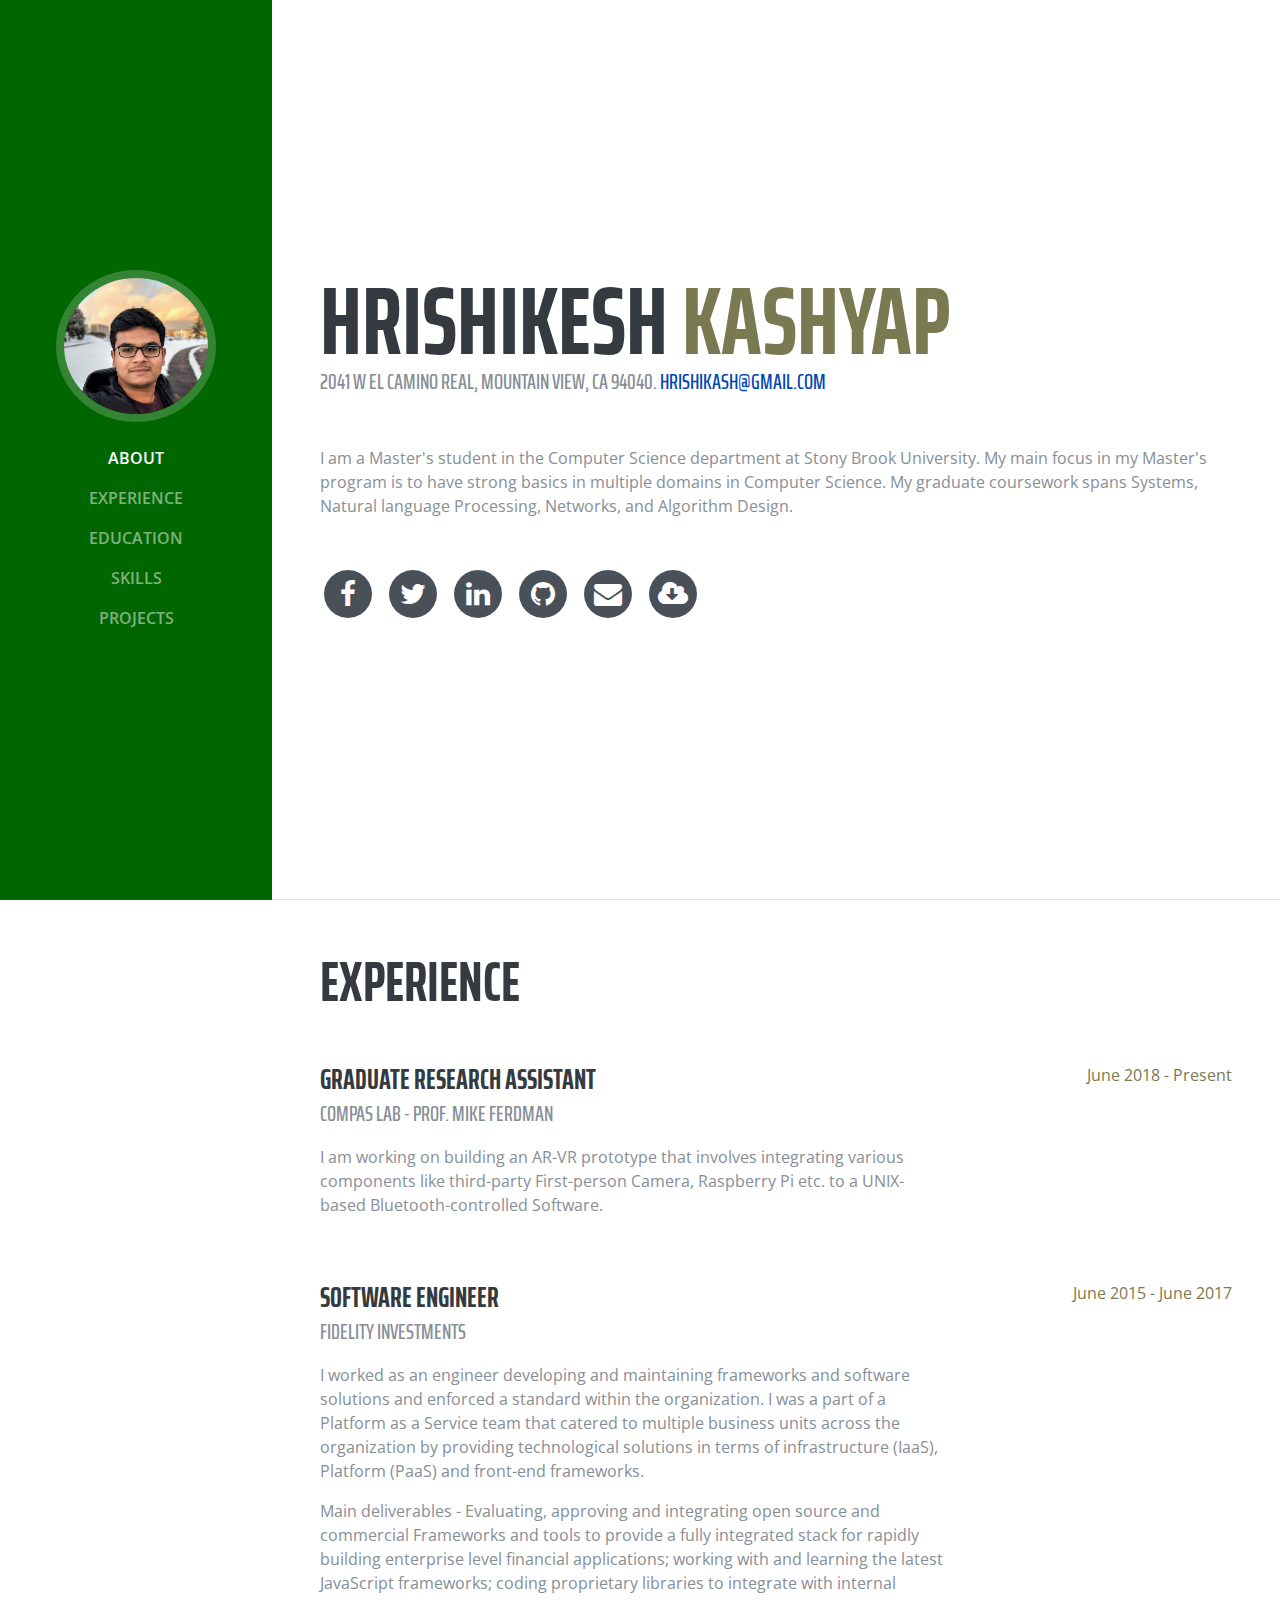
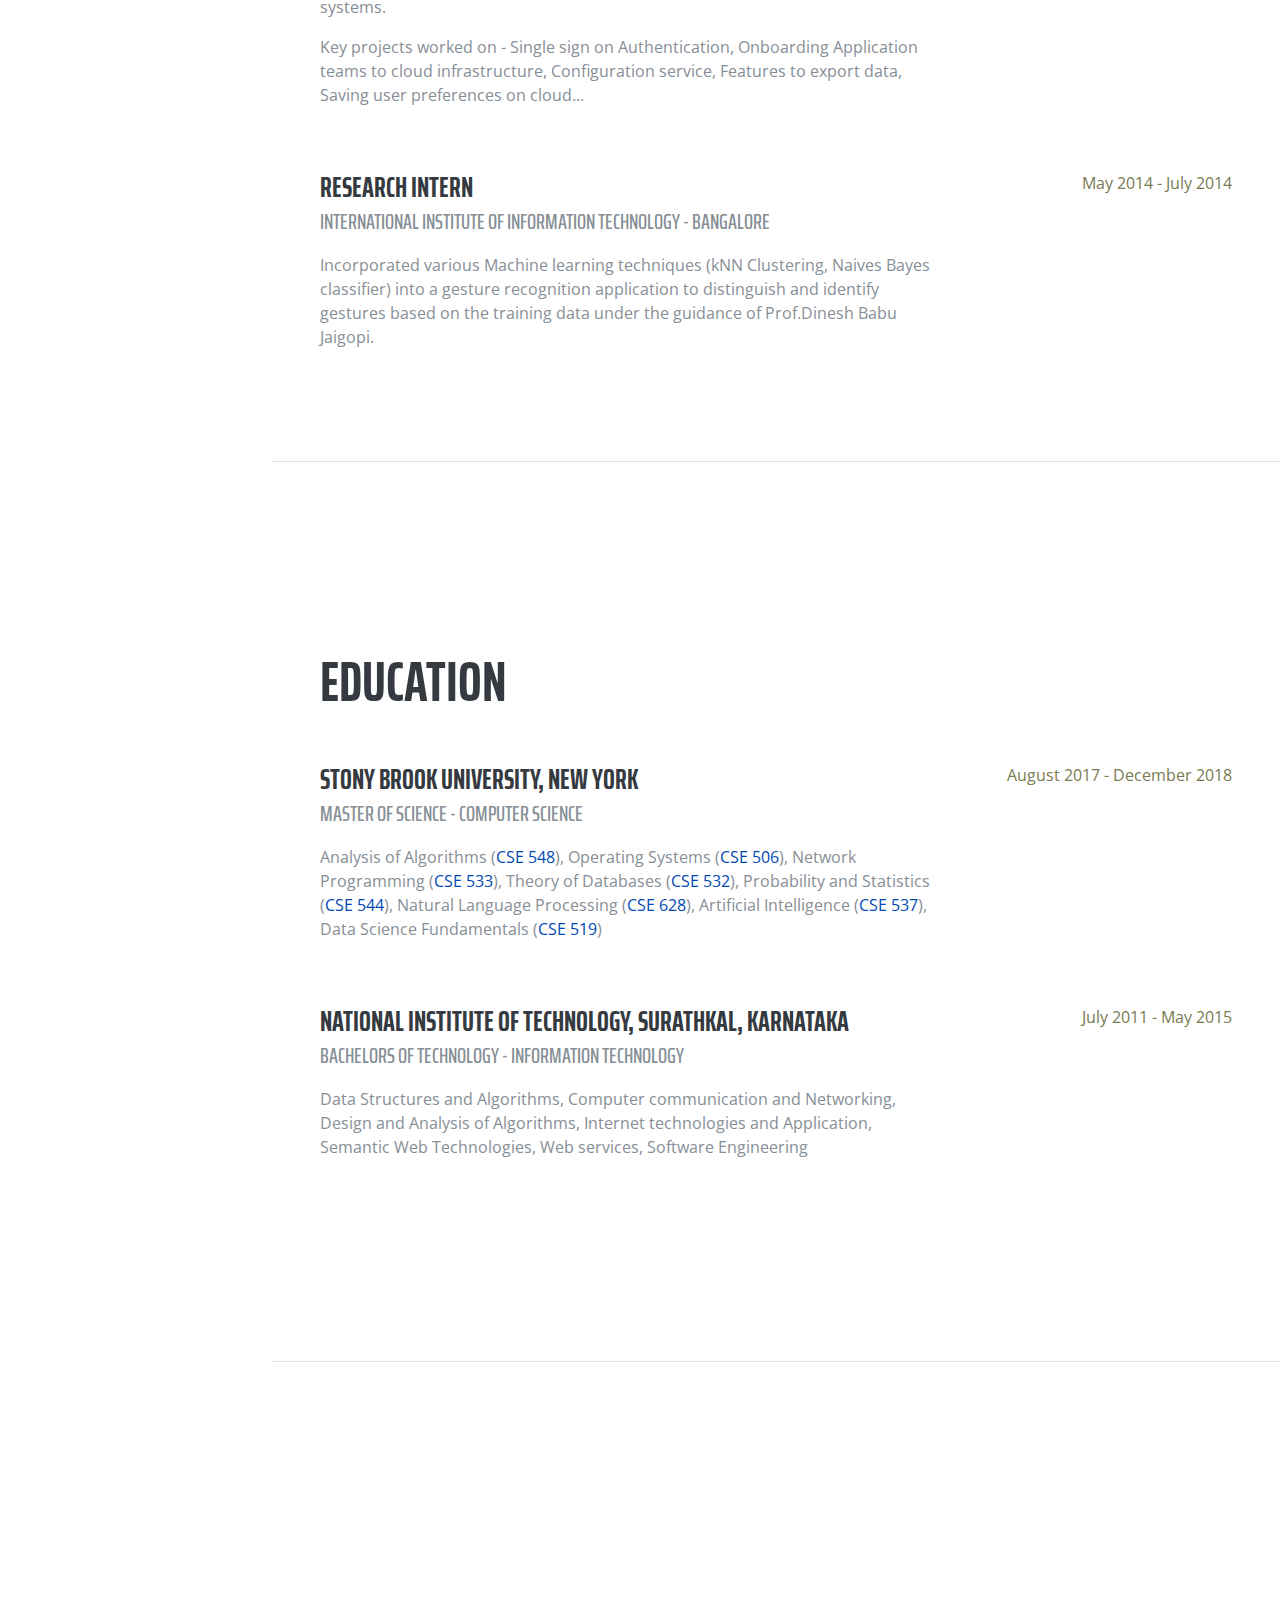
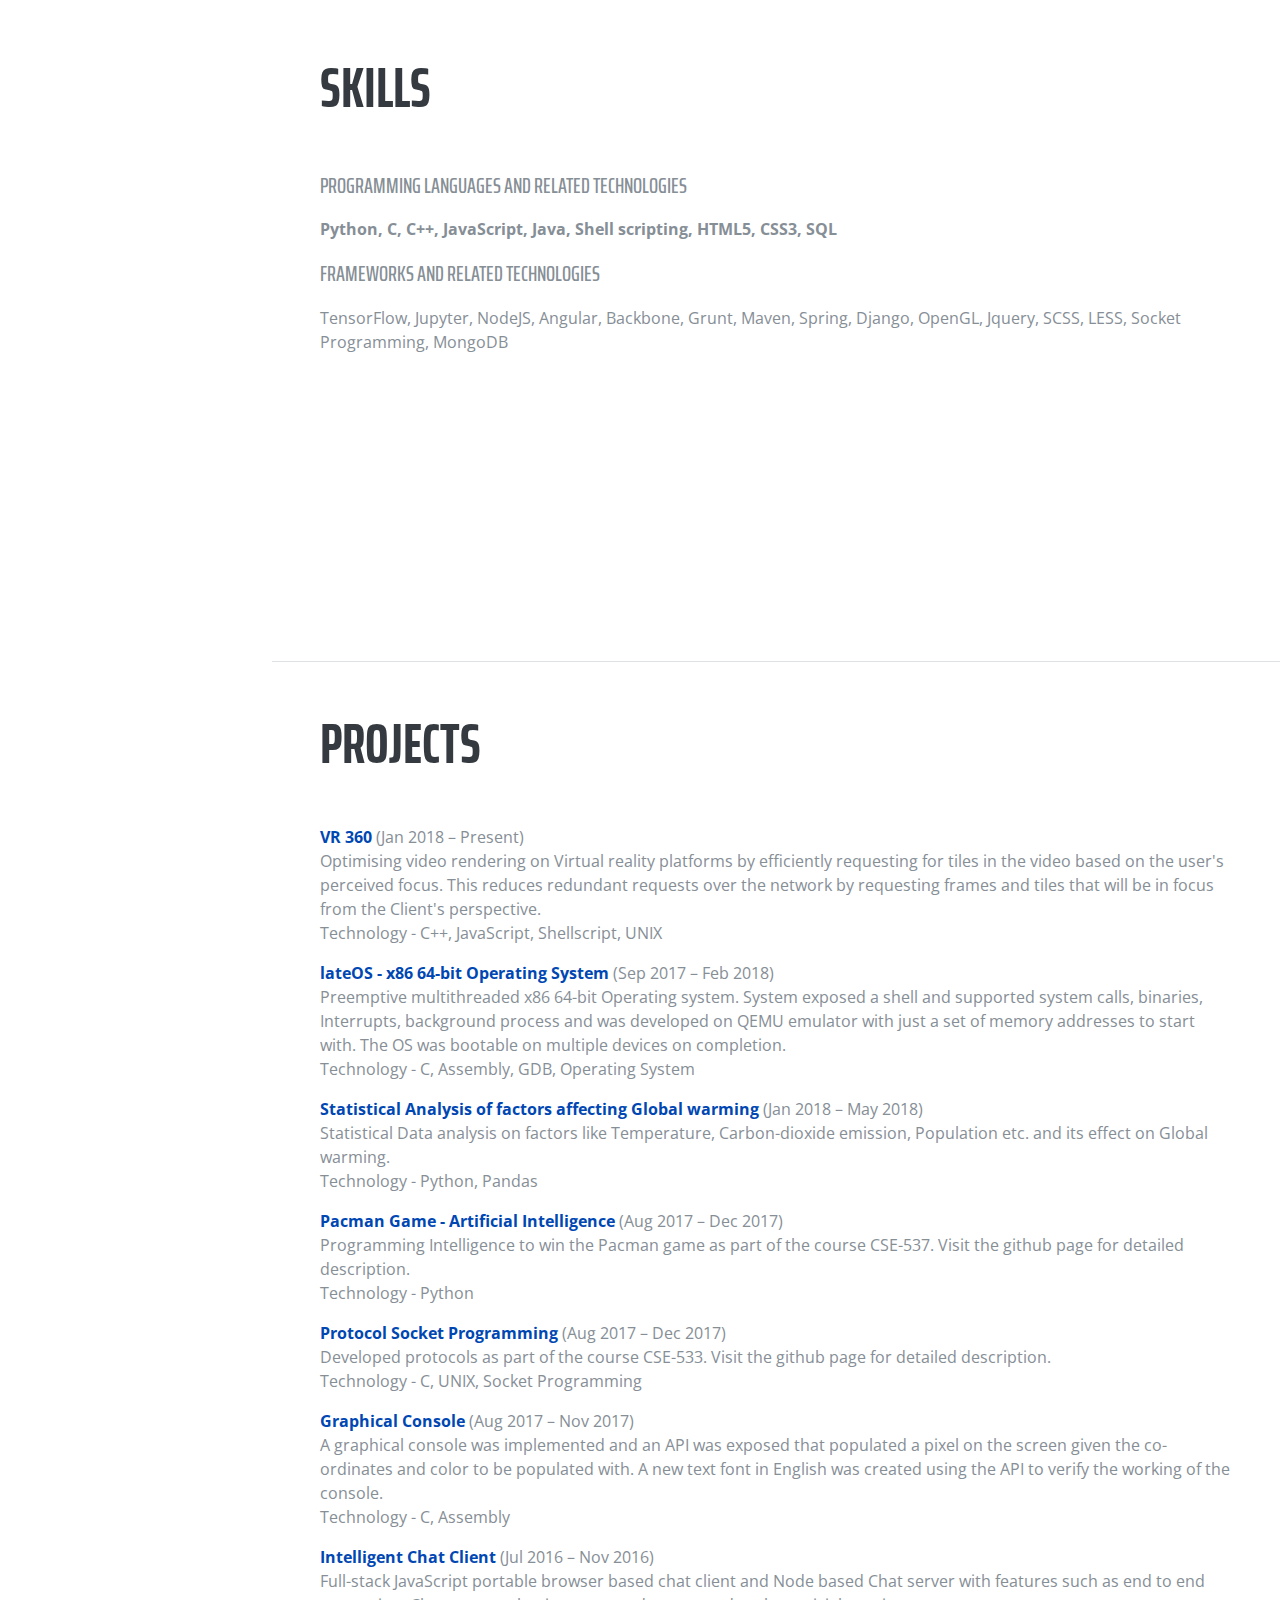
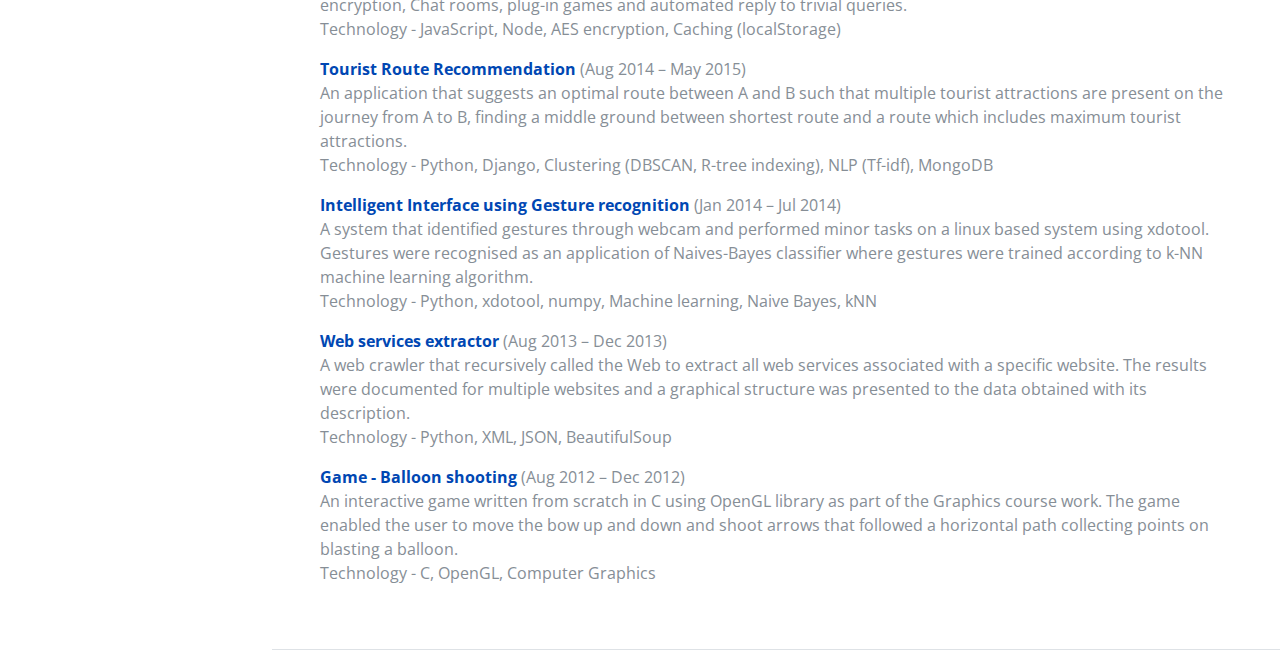
==== index.html @ f0e60aed "Initial version, need changes to text" ====
<!DOCTYPE html>
<html lang="en">

  <head>

    <meta charset="utf-8">
    <meta name="viewport" content="width=device-width, initial-scale=1, shrink-to-fit=no">
    <meta name="description" content="">
    <meta name="author" content="">

    <title>Hrishikesh Kashyap</title>

    <!-- Bootstrap core CSS -->
    <link href="vendor/bootstrap/css/bootstrap.min.css" rel="stylesheet">

    <!-- Custom fonts for this template -->
    <link href="https://fonts.googleapis.com/css?family=Saira+Extra+Condensed:100,200,300,400,500,600,700,800,900" rel="stylesheet">
    <link href="https://fonts.googleapis.com/css?family=Open+Sans:300,300i,400,400i,600,600i,700,700i,800,800i" rel="stylesheet">
    <link href="vendor/font-awesome/css/font-awesome.min.css" rel="stylesheet">
    <link href="vendor/devicons/css/devicons.min.css" rel="stylesheet">
    <link href="vendor/simple-line-icons/css/simple-line-icons.css" rel="stylesheet">

    <!-- Custom styles for this template -->
    <link href="css/resume.min.css" rel="stylesheet">
    <style>
	.bg-primary {background-color: #006600 !important;}
	a {color: #0047b3;}
	a:hover, a:focus, a:active {color: #824027;}
	.text-primary {color: #7a7a52 !important;}
    </style>
  </head>

  <body id="page-top">

    <nav class="navbar navbar-expand-lg navbar-dark bg-primary fixed-top" id="sideNav">
      <a class="navbar-brand js-scroll-trigger" href="#page-top">
        <span class="d-block d-lg-none"></span>
        <span class="d-none d-lg-block">
          <img class="img-fluid img-profile rounded-circle mx-auto mb-2" src="img/photo.jpg" alt="">
        </span>
      </a>
      <button class="navbar-toggler" type="button" data-toggle="collapse" data-target="#navbarSupportedContent" aria-controls="navbarSupportedContent" aria-expanded="false" aria-label="Toggle navigation">
        <span class="navbar-toggler-icon"></span>
      </button>
      <div class="collapse navbar-collapse" id="navbarSupportedContent">
        <ul class="navbar-nav">
          <li class="nav-item">
            <a class="nav-link js-scroll-trigger" href="#about">About</a>
          </li>
          <li class="nav-item">
            <a class="nav-link js-scroll-trigger" href="#experience">Experience</a>
          </li>
          <li class="nav-item">
            <a class="nav-link js-scroll-trigger" href="#education">Education</a>
          </li>
          <li class="nav-item">
            <a class="nav-link js-scroll-trigger" href="#skills">Skills</a>
          </li>
          <li class="nav-item">
            <a class="nav-link js-scroll-trigger" href="#projects">Projects</a>
          </li>
        </ul>
      </div>
    </nav>

    <div class="container-fluid p-0">

      <section class="resume-section p-3 p-lg-5 d-flex d-column" id="about">
        <div class="my-auto">
          <h1 class="mb-0">Hrishikesh
            <span class="text-primary">Kashyap</span>
          </h1>
          <div class="subheading mb-5">2041 W El Camino Real, Mountain view, CA 94040.
            <a href="mailto:ahc@cs.stonybrook.edu">hrishikash@gmail.com</a>
          </div>
          <!-- TODO(Hrishi) -->
          <p class="mb-5">I am a Master's student in the Computer Science department at Stony Brook University. My main focus in my Master's program is to have strong basics in multiple domains in Computer Science. My graduate coursework spans Systems, Natural language Processing, Networks, and Algorithm Design.</p>
          <ul class="list-inline list-social-icons mb-0">
            <li class="list-inline-item">
              <a href="https://www.facebook.com/ashrith.hc.9">
                <span class="fa-stack fa-lg">
                  <i class="fa fa-circle fa-stack-2x"></i>
                  <i class="fa fa-facebook fa-stack-1x fa-inverse"></i>
                </span>
              </a>
            </li>
            <li class="list-inline-item">
              <a href="https://twitter.com/ashrithhcs">
                <span class="fa-stack fa-lg">
                  <i class="fa fa-circle fa-stack-2x"></i>
                  <i class="fa fa-twitter fa-stack-1x fa-inverse"></i>
                </span>
              </a>
            </li>
            <li class="list-inline-item">
              <a href="https://www.linkedin.com/in/ashrithhc">
                <span class="fa-stack fa-lg">
                  <i class="fa fa-circle fa-stack-2x"></i>
                  <i class="fa fa-linkedin fa-stack-1x fa-inverse"></i>
                </span>
              </a>
            </li>
            <li class="list-inline-item">
              <a href="https://github.com/ashrithhc">
                <span class="fa-stack fa-lg">
                  <i class="fa fa-circle fa-stack-2x"></i>
                  <i class="fa fa-github fa-stack-1x fa-inverse"></i>
                </span>
              </a>
            </li>
	          <li class="list-inline-item">
              <a href="mailto:ashrithhcs@gmail.com">
                <span class="fa-stack fa-lg">
                  <i class="fa fa-circle fa-stack-2x"></i>
                  <i class="fa fa-envelope fa-stack-1x fa-inverse"></i>
                </span>
              </a>
            </li>
			      <li class="list-inline-item">
							<a href="Resume/RishiKashyap_Resume_Fullstack.pdf">
								<span class="fa-stack fa-lg">
									<i class="fa fa-circle fa-stack-2x"></i>
									<i class="fa fa-cloud-download fa-stack-1x fa-inverse"></i>
								</span>
							</a>
						</li>
          </ul>
        </div>
      </section>

      <section class="resume-section p-3 p-lg-5 d-flex flex-column" id="experience">
        <div class="my-auto">
          <h2 class="mb-5">Experience</h2>

          <div class="resume-item d-flex flex-column flex-md-row mb-5">
            <div class="resume-content mr-auto">
              <!-- TODO(Hrishi) -->
              <h3 class="mb-0">Graduate Research Assistant</h3>
              <div class="subheading mb-3">COMPAS Lab - Prof. Mike Ferdman</div>
              <p>I am working on building an AR-VR prototype that involves integrating various components like third-party First-person Camera, Raspberry Pi etc. to a UNIX-based Bluetooth-controlled Software.</p>
            </div>
            <div class="resume-date text-md-right">
              <span class="text-primary">June 2018 - Present</span>
            </div>
          </div>

          <div class="resume-item d-flex flex-column flex-md-row mb-5">
            <div class="resume-content mr-auto">
              <!-- TODO(Hrishi) -->
              <h3 class="mb-0">Software Engineer</h3>
              <div class="subheading mb-3">Fidelity Investments</div>
              <p>I worked as an engineer developing and maintaining frameworks and software solutions and enforced a standard within the organization. I was a part of a Platform as a Service team that catered to multiple business units across the organization by providing technological solutions in terms of infrastructure (IaaS), Platform (PaaS) and front-end frameworks. </p>
	      <p>Main deliverables - Evaluating, approving and integrating open source and commercial Frameworks and tools to provide a fully integrated stack for rapidly building enterprise level financial applications; working with and learning the latest JavaScript frameworks; coding proprietary libraries to integrate with internal systems.</p>
	      <p>Key projects worked on - Single sign on Authentication, Onboarding Application teams to cloud infrastructure, Configuration service, Features to export data, Saving user preferences on cloud...</p>
            </div>
            <div class="resume-date text-md-right">
              <span class="text-primary">June 2015 - June 2017</span>
            </div>
          </div>

          <div class="resume-item d-flex flex-column flex-md-row mb-5">
            <div class="resume-content mr-auto">
              <!-- TODO(Hrishi) -->
              <h3 class="mb-0">Research Intern</h3>
              <div class="subheading mb-3">International Institute of Information Technology - Bangalore</div>
              <p>Incorporated various Machine learning techniques (kNN Clustering, Naives Bayes classifier) into a gesture recognition application to distinguish and identify gestures based on the training data under the guidance of Prof.Dinesh Babu Jaigopi.</p>
            </div>
            <div class="resume-date text-md-right">
              <span class="text-primary">May 2014 - July 2014</span>
            </div>
          </div>

        </div>

      </section>

      <section class="resume-section p-3 p-lg-5 d-flex flex-column" id="education">
        <div class="my-auto">
          <h2 class="mb-5">Education</h2>

          <div class="resume-item d-flex flex-column flex-md-row mb-5">
            <div class="resume-content mr-auto">
              <!-- TODO(Hrishi) -->
              <h3 class="mb-0">Stony Brook University, New York</h3>
              <div class="subheading mb-3">Master of Science - Computer Science</div>
              <p>Analysis of Algorithms (<a href="http://www3.cs.stonybrook.edu/~rezaul/CSE548-F17.html">CSE 548</a>), Operating Systems (<a href="https://compas.cs.stonybrook.edu/courses/cse506-operating-systems-fall-17/">CSE 506</a>), Network Programming (<a href="http://www3.cs.stonybrook.edu/~cse533/">CSE 533</a>), Theory of Databases (<a href="http://www3.cs.stonybrook.edu/~hgupta/532/">CSE 532</a>), Probability and Statistics (<a href="https://www3.cs.stonybrook.edu/~anshul/courses/cse390_f17/">CSE 544</a>), Natural Language Processing (<a href="http://www3.cs.stonybrook.edu/~niranjan/">CSE 628</a>), Artificial Intelligence (<a href="http://www3.cs.stonybrook.edu/~cse537/">CSE 537</a>), Data Science Fundamentals (<a href="http://www3.cs.stonybrook.edu/~skiena/519/">CSE 519</a>)</p>
            </div>
            <div class="resume-date text-md-right">
              <span class="text-primary">August 2017 - December 2018</span>
            </div>
          </div>

          <div class="resume-item d-flex flex-column flex-md-row">
            <div class="resume-content mr-auto">
              <!-- TODO(Hrishi) -->
              <h3 class="mb-0">National Institute of Technology, Surathkal, Karnataka</h3>
              <div class="subheading mb-3">Bachelors of Technology - Information Technology</div>
              <p>Data Structures and Algorithms, Computer communication and Networking, Design and Analysis of Algorithms, Internet technologies and Application, Semantic Web Technologies, Web services, Software Engineering</p>
            </div>
            <div class="resume-date text-md-right">
              <span class="text-primary">July 2011 - May 2015</span>
            </div>
          </div>

        </div>
      </section>

      <section class="resume-section p-3 p-lg-5 d-flex flex-column" id="skills">
        <div class="my-auto">
          <h2 class="mb-5">Skills</h2>

          <div class="subheading mb-3">Programming Languages and related technologies</div>
          <!-- TODO(Hrishi) -->
          <p><b>Python, C, C++, JavaScript, Java, Shell scripting, HTML5, CSS3, SQL</b></p>

          <div class="subheading mb-3">Frameworks and related Technologies</div>
          <!-- TODO(Hrishi) -->
	  <p>TensorFlow, Jupyter, NodeJS, Angular, Backbone, Grunt, Maven, Spring, Django, OpenGL, Jquery, SCSS, LESS, Socket Programming, MongoDB</p>
       </div>
      </section>

      <section class="resume-section p-3 p-lg-5 d-flex flex-column" id="projects">
        <div class="my-auto">
          <h2 class="mb-5">Projects</h2>
          <!-- TODO(Hrishi) -->
	  <p><b><a href="reqaccess/index.html" class="curProj">VR 360</a></b> (Jan 2018 – Present)<br/>
Optimising video rendering on Virtual reality platforms by efficiently requesting for tiles in the video based on the user's perceived focus. This reduces redundant requests over the network by requesting frames and tiles that will be in focus from the Client's perspective.<br/>
Technology - C++, JavaScript, Shellscript, UNIX
	  </p>
    <!-- TODO(Hrishi) -->
	  <p><b><a href="https://github.com/ashrithhc/lateOS" class="curProj">lateOS - x86 64-bit Operating System</a></b> (Sep 2017 – Feb 2018)<br/>
Preemptive multithreaded x86 64-bit Operating system. System exposed a shell and supported system calls, binaries, Interrupts, background process and was developed on QEMU emulator with just a set of memory addresses to start with. The OS was bootable on multiple devices on completion.<br/>
Technology - C, Assembly, GDB, Operating System
	  </p>
    <!-- TODO(Hrishi) -->
    <p><b><a href="https://github.com/ashrithhc/Global-warming">Statistical Analysis of factors affecting Global warming</a></b> (Jan 2018 – May 2018)<br/>
Statistical Data analysis on factors like Temperature, Carbon-dioxide emission, Population etc. and its effect on Global warming.<br/>
Technology - Python, Pandas
    </p>
    <!-- TODO(Hrishi) -->
    <p><b><a href="https://github.com/ashrithhc/Artificial-Intelligence">Pacman Game - Artificial Intelligence</a></b> (Aug 2017 – Dec 2017)<br/>
Programming Intelligence to win the Pacman game as part of the course CSE-537. Visit the github page for detailed description.<br/>
Technology - Python
    </p>
    <!-- TODO(Hrishi) -->
    <p><b><a href="https://github.com/ashrithhc/Network-Programming">Protocol Socket Programming</a></b> (Aug 2017 – Dec 2017)<br/>
Developed protocols as part of the course CSE-533. Visit the github page for detailed description.<br/>
Technology - C, UNIX, Socket Programming
    </p>
    <!-- TODO(Hrishi) -->
	  <p><b><a href="https://github.com/ashrithhc/Print-to-pixel">Graphical Console</a></b> (Aug 2017 – Nov 2017)<br/>
A graphical console was implemented and an API was exposed that populated a pixel on the screen given the co-ordinates and color to be populated with. A new text font in English was created using the API to verify the working of the console.<br/>
Technology - C, Assembly
	  </p>
    <!-- TODO(Hrishi) -->
	  <p><b><a href="https://github.com/ashrithhc/ChatClient">Intelligent Chat Client</a></b> (Jul 2016 – Nov 2016)<br/>
Full-stack JavaScript portable browser based chat client and Node based Chat server with features such as end to end encryption, Chat rooms, plug-in games and automated reply to trivial queries.<br/>
Technology - JavaScript, Node, AES encryption, Caching (localStorage)
	  </p>
    <!-- TODO(Hrishi) -->
	  <p><b><a href="https://github.com/ashrithhc/TravelRouteRecommendation">Tourist Route Recommendation</a></b> (Aug 2014 – May 2015)<br/>
An application that suggests an optimal route between A and B such that multiple tourist attractions are present on the journey from A to B, finding a middle ground between shortest route and a route which includes maximum tourist attractions.<br/>
Technology - Python, Django, Clustering (DBSCAN, R-tree indexing), NLP (Tf-idf), MongoDB
	  </p>
    <!-- TODO(Hrishi) -->
	  <p><b><a href="https://github.com/ashrithhc/Gesture_ML">Intelligent Interface using Gesture recognition</a></b> (Jan 2014 – Jul 2014)<br/>
A system that identified gestures through webcam and performed minor tasks on a linux based system using xdotool. Gestures were recognised as an application of Naives-Bayes classifier where gestures were trained according to k-NN machine learning algorithm.<br/>
Technology - Python, xdotool, numpy, Machine learning, Naive Bayes, kNN
	  </p>
    <!-- TODO(Hrishi) -->
	  <p><b><a href="https://github.com/ashrithhc/WSDL_crawler">Web services extractor</a></b> (Aug 2013 – Dec 2013)<br/>
A web crawler that recursively called the Web to extract all web services associated with a specific website. The results were documented for multiple websites and a graphical structure was presented to the data obtained with its description.<br/>
Technology - Python, XML, JSON, BeautifulSoup
	  </p>
    <!-- TODO(Hrishi) -->
	  <p><b><a href="https://github.com/ashrithhc/blindfold">Game - Balloon shooting</a></b> (Aug 2012 – Dec 2012)<br/>
An interactive game written from scratch in C using OpenGL library as part of the Graphics course work. The game enabled the user to move the bow up and down and shoot arrows that followed a horizontal path collecting points on blasting a balloon.<br/>
Technology - C, OpenGL, Computer Graphics
	 </p>
        </div>
      </section>


    </div>

    <!-- Bootstrap core JavaScript -->
    <script src="vendor/jquery/jquery.min.js"></script>
    <script src="vendor/bootstrap/js/bootstrap.bundle.min.js"></script>

    <!-- Plugin JavaScript -->
    <script src="vendor/jquery-easing/jquery.easing.min.js"></script>

    <!-- Custom scripts for this template -->
    <script src="js/resume.min.js"></script>

    <script>
	$(".curProj").on('click', function(){
		//alert('Repository is private!');
	});
    </script>

	<!-- Global site tag (gtag.js) - Google Analytics -->
	<!--script async src="https://www.googletagmanager.com/gtag/js?id=UA-116678379-1"></script>
	<script>
		window.dataLayer = window.dataLayer || [];
		function gtag(){dataLayer.push(arguments);}
		gtag('js', new Date());

		gtag('config', 'UA-116678379-1');
	</script-->

  </body>

</html>
---- vendor/devicons/css/devicons.min.css ----
/*!
 *  Devicons 1.8.0 made by Theodore Vorillas / http://vorillaz.com 
 */
@font-face{font-family:devicons;src:url(../fonts/devicons.eot?xqxft6);src:url(../fonts/devicons.eot?#iefixxqxft6) format("embedded-opentype"),url(../fonts/devicons.woff?xqxft6) format("woff"),url(../fonts/devicons.ttf?xqxft6) format("truetype"),url(../fonts/devicons.svg?xqxft6#devicons) format("svg");font-weight:400;font-style:normal}.devicons{font-family:devicons;speak:none;font-style:normal;font-weight:400;font-variant:normal;text-transform:none;line-height:1;-webkit-font-smoothing:antialiased;-moz-osx-font-smoothing:grayscale}.devicons-git:before{content:"\e602"}.devicons-git_compare:before{content:"\e628"}.devicons-git_branch:before{content:"\e625"}.devicons-git_commit:before{content:"\e629"}.devicons-git_pull_request:before{content:"\e626"}.devicons-git_merge:before{content:"\e627"}.devicons-bitbucket:before{content:"\e603"}.devicons-github_alt:before{content:"\e608"}.devicons-github_badge:before{content:"\e609"}.devicons-github:before{content:"\e60a"}.devicons-github_full:before{content:"\e617"}.devicons-java:before{content:"\e638"}.devicons-ruby:before{content:"\e639"}.devicons-scala:before{content:"\e637"}.devicons-python:before{content:"\e63c"}.devicons-go:before{content:"\e624"}.devicons-ruby_on_rails:before{content:"\e63b"}.devicons-django:before{content:"\e61d"}.devicons-markdown:before{content:"\e63e"}.devicons-php:before{content:"\e63d"}.devicons-mysql:before{content:"\e604"}.devicons-streamline:before{content:"\e605"}.devicons-database:before{content:"\e606"}.devicons-laravel:before{content:"\e63f"}.devicons-javascript:before{content:"\e64e"}.devicons-angular:before{content:"\e653"}.devicons-backbone:before{content:"\e652"}.devicons-coffeescript:before{content:"\e651"}.devicons-jquery:before{content:"\e650"}.devicons-modernizr:before{content:"\e620"}.devicons-jquery_ui:before{content:"\e654"}.devicons-ember:before{content:"\e61b"}.devicons-dojo:before{content:"\e61c"}.devicons-nodejs:before{content:"\e619"}.devicons-nodejs_small:before{content:"\e618"}.devicons-javascript_shield:before{content:"\e64f"}.devicons-bootstrap:before{content:"\e647"}.devicons-sass:before{content:"\e64b"}.devicons-css3_full:before{content:"\e64a"}.devicons-css3:before{content:"\e649"}.devicons-html5:before{content:"\e636"}.devicons-html5_multimedia:before{content:"\e632"}.devicons-html5_device_access:before{content:"\e633"}.devicons-html5_3d_effects:before{content:"\e635"}.devicons-html5_connectivity:before{content:"\e634"}.devicons-ghost_small:before{content:"\e614"}.devicons-ghost:before{content:"\e61f"}.devicons-magento:before{content:"\e640"}.devicons-joomla:before{content:"\e641"}.devicons-jekyll_small:before{content:"\e60d"}.devicons-drupal:before{content:"\e642"}.devicons-wordpress:before{content:"\e60b"}.devicons-grunt:before{content:"\e64c"}.devicons-bower:before{content:"\e64d"}.devicons-npm:before{content:"\e61e"}.devicons-yahoo_small:before{content:"\e62b"}.devicons-yahoo:before{content:"\e615"}.devicons-bing_small:before{content:"\e600"}.devicons-windows:before{content:"\e60f"}.devicons-linux:before{content:"\e612"}.devicons-ubuntu:before{content:"\e63a"}.devicons-android:before{content:"\e60e"}.devicons-apple:before{content:"\e611"}.devicons-appstore:before{content:"\e613"}.devicons-phonegap:before{content:"\e630"}.devicons-blackberry:before{content:"\e623"}.devicons-stackoverflow:before{content:"\e610"}.devicons-techcrunch:before{content:"\e62c"}.devicons-codrops:before{content:"\e62f"}.devicons-css_tricks:before{content:"\e601"}.devicons-smashing_magazine:before{content:"\e62d"}.devicons-netmagazine:before{content:"\e62e"}.devicons-codepen:before{content:"\e616"}.devicons-cssdeck:before{content:"\e62a"}.devicons-hackernews:before{content:"\e61a"}.devicons-dropbox:before{content:"\e607"}.devicons-google_drive:before{content:"\e631"}.devicons-visualstudio:before{content:"\e60c"}.devicons-unity_small:before{content:"\e621"}.devicons-raspberry_pi:before{content:"\e622"}.devicons-chrome:before{content:"\e643"}.devicons-ie:before{content:"\e644"}.devicons-firefox:before{content:"\e645"}.devicons-opera:before{content:"\e646"}.devicons-safari:before{content:"\e648"}.devicons-swift:before{content:"\e655"}.devicons-symfony:before{content:"\e656"}.devicons-symfony_badge:before{content:"\e657"}.devicons-less:before{content:"\e658"}.devicons-stylus:before{content:"\e659"}.devicons-trello:before{content:"\e65a"}.devicons-atlassian:before{content:"\e65b"}.devicons-jira:before{content:"\e65c"}.devicons-envato:before{content:"\e65d"}.devicons-snap_svg:before{content:"\e65e"}.devicons-raphael:before{content:"\e65f"}.devicons-google_analytics:before{content:"\e660"}.devicons-compass:before{content:"\e661"}.devicons-onedrive:before{content:"\e662"}.devicons-gulp:before{content:"\e663"}.devicons-atom:before{content:"\e664"}.devicons-cisco:before{content:"\e665"}.devicons-nancy:before{content:"\e666"}.devicons-clojure:before{content:"\e668"}.devicons-clojure_alt:before{content:"\e66a"}.devicons-perl:before{content:"\e669"}.devicons-celluloid:before{content:"\e66b"}.devicons-w3c:before{content:"\e66c"}.devicons-redis:before{content:"\e66d"}.devicons-postgresql:before{content:"\e66e"}.devicons-webplatform:before{content:"\e66f"}.devicons-jenkins:before{content:"\e667"}.devicons-requirejs:before{content:"\e670"}.devicons-opensource:before{content:"\e671"}.devicons-typo3:before{content:"\e672"}.devicons-uikit:before{content:"\e673"}.devicons-doctrine:before{content:"\e674"}.devicons-groovy:before{content:"\e675"}.devicons-nginx:before{content:"\e676"}.devicons-haskell:before{content:"\e677"}.devicons-zend:before{content:"\e678"}.devicons-gnu:before{content:"\e679"}.devicons-yeoman:before{content:"\e67a"}.devicons-heroku:before{content:"\e67b"}.devicons-debian:before{content:"\e67d"}.devicons-travis:before{content:"\e67e"}.devicons-dotnet:before{content:"\e67f"}.devicons-codeigniter:before{content:"\e680"}.devicons-javascript_badge:before{content:"\e681"}.devicons-yii:before{content:"\e682"}.devicons-msql_server:before{content:"\e67c"}.devicons-composer:before{content:"\e683"}.devicons-krakenjs_badge:before{content:"\e684"}.devicons-krakenjs:before{content:"\e685"}.devicons-mozilla:before{content:"\e686"}.devicons-firebase:before{content:"\e687"}.devicons-sizzlejs:before{content:"\e688"}.devicons-creativecommons:before{content:"\e689"}.devicons-creativecommons_badge:before{content:"\e68a"}.devicons-mitlicence:before{content:"\e68b"}.devicons-senchatouch:before{content:"\e68c"}.devicons-bugsense:before{content:"\e68d"}.devicons-extjs:before{content:"\e68e"}.devicons-mootools_badge:before{content:"\e68f"}.devicons-mootools:before{content:"\e690"}.devicons-ruby_rough:before{content:"\e691"}.devicons-komodo:before{content:"\e692"}.devicons-coda:before{content:"\e693"}.devicons-bintray:before{content:"\e694"}.devicons-terminal:before{content:"\e695"}.devicons-code:before{content:"\e696"}.devicons-responsive:before{content:"\e697"}.devicons-dart:before{content:"\e698"}.devicons-aptana:before{content:"\e699"}.devicons-mailchimp:before{content:"\e69a"}.devicons-netbeans:before{content:"\e69b"}.devicons-dreamweaver:before{content:"\e69c"}.devicons-brackets:before{content:"\e69d"}.devicons-eclipse:before{content:"\e69e"}.devicons-cloud9:before{content:"\e69f"}.devicons-scrum:before{content:"\e6a0"}.devicons-prolog:before{content:"\e6a1"}.devicons-terminal_badge:before{content:"\e6a2"}.devicons-code_badge:before{content:"\e6a3"}.devicons-mongodb:before{content:"\e6a4"}.devicons-meteor:before{content:"\e6a5"}.devicons-meteorfull:before{content:"\e6a6"}.devicons-fsharp:before{content:"\e6a7"}.devicons-rust:before{content:"\e6a8"}.devicons-ionic:before{content:"\e6a9"}.devicons-sublime:before{content:"\e6aa"}.devicons-appcelerator:before{content:"\e6ab"}.devicons-asterisk:before{content:"\e6ac"}.devicons-aws:before{content:"\e6ad"}.devicons-digital-ocean:before{content:"\e6ae"}.devicons-dlang:before{content:"\e6af"}.devicons-docker:before{content:"\e6b0"}.devicons-erlang:before{content:"\e6b1"}.devicons-google-cloud-platform:before{content:"\e6b2"}.devicons-grails:before{content:"\e6b3"}.devicons-illustrator:before{content:"\e6b4"}.devicons-intellij:before{content:"\e6b5"}.devicons-materializecss:before{content:"\e6b6"}.devicons-openshift:before{content:"\e6b7"}.devicons-photoshop:before{content:"\e6b8"}.devicons-rackspace:before{content:"\e6b9"}.devicons-react:before{content:"\e6ba"}.devicons-redhat:before{content:"\e6bb"}.devicons-scriptcs:before{content:"\e6bc"}.devicons-sqllite:before{content:"\e6c4"}.devicons-vim:before{content:"\e6c5"}
---- vendor/simple-line-icons/css/simple-line-icons.css ----
@font-face {
  font-family: 'simple-line-icons';
  src: url('../fonts/Simple-Line-Icons.eot?v=2.4.0');
  src: url('../fonts/Simple-Line-Icons.eot?v=2.4.0#iefix') format('embedded-opentype'), url('../fonts/Simple-Line-Icons.woff2?v=2.4.0') format('woff2'), url('../fonts/Simple-Line-Icons.ttf?v=2.4.0') format('truetype'), url('../fonts/Simple-Line-Icons.woff?v=2.4.0') format('woff'), url('../fonts/Simple-Line-Icons.svg?v=2.4.0#simple-line-icons') format('svg');
  font-weight: normal;
  font-style: normal;
}
/*
 Use the following CSS code if you want to have a class per icon.
 Instead of a list of all class selectors, you can use the generic [class*="icon-"] selector, but it's slower:
*/
.icon-user,
.icon-people,
.icon-user-female,
.icon-user-follow,
.icon-user-following,
.icon-user-unfollow,
.icon-login,
.icon-logout,
.icon-emotsmile,
.icon-phone,
.icon-call-end,
.icon-call-in,
.icon-call-out,
.icon-map,
.icon-location-pin,
.icon-direction,
.icon-directions,
.icon-compass,
.icon-layers,
.icon-menu,
.icon-list,
.icon-options-vertical,
.icon-options,
.icon-arrow-down,
.icon-arrow-left,
.icon-arrow-right,
.icon-arrow-up,
.icon-arrow-up-circle,
.icon-arrow-left-circle,
.icon-arrow-right-circle,
.icon-arrow-down-circle,
.icon-check,
.icon-clock,
.icon-plus,
.icon-minus,
.icon-close,
.icon-event,
.icon-exclamation,
.icon-organization,
.icon-trophy,
.icon-screen-smartphone,
.icon-screen-desktop,
.icon-plane,
.icon-notebook,
.icon-mustache,
.icon-mouse,
.icon-magnet,
.icon-energy,
.icon-disc,
.icon-cursor,
.icon-cursor-move,
.icon-crop,
.icon-chemistry,
.icon-speedometer,
.icon-shield,
.icon-screen-tablet,
.icon-magic-wand,
.icon-hourglass,
.icon-graduation,
.icon-ghost,
.icon-game-controller,
.icon-fire,
.icon-eyeglass,
.icon-envelope-open,
.icon-envelope-letter,
.icon-bell,
.icon-badge,
.icon-anchor,
.icon-wallet,
.icon-vector,
.icon-speech,
.icon-puzzle,
.icon-printer,
.icon-present,
.icon-playlist,
.icon-pin,
.icon-picture,
.icon-handbag,
.icon-globe-alt,
.icon-globe,
.icon-folder-alt,
.icon-folder,
.icon-film,
.icon-feed,
.icon-drop,
.icon-drawer,
.icon-docs,
.icon-doc,
.icon-diamond,
.icon-cup,
.icon-calculator,
.icon-bubbles,
.icon-briefcase,
.icon-book-open,
.icon-basket-loaded,
.icon-basket,
.icon-bag,
.icon-action-undo,
.icon-action-redo,
.icon-wrench,
.icon-umbrella,
.icon-trash,
.icon-tag,
.icon-support,
.icon-frame,
.icon-size-fullscreen,
.icon-size-actual,
.icon-shuffle,
.icon-share-alt,
.icon-share,
.icon-rocket,
.icon-question,
.icon-pie-chart,
.icon-pencil,
.icon-note,
.icon-loop,
.icon-home,
.icon-grid,
.icon-graph,
.icon-microphone,
.icon-music-tone-alt,
.icon-music-tone,
.icon-earphones-alt,
.icon-earphones,
.icon-equalizer,
.icon-like,
.icon-dislike,
.icon-control-start,
.icon-control-rewind,
.icon-control-play,
.icon-control-pause,
.icon-control-forward,
.icon-control-end,
.icon-volume-1,
.icon-volume-2,
.icon-volume-off,
.icon-calendar,
.icon-bulb,
.icon-chart,
.icon-ban,
.icon-bubble,
.icon-camrecorder,
.icon-camera,
.icon-cloud-download,
.icon-cloud-upload,
.icon-envelope,
.icon-eye,
.icon-flag,
.icon-heart,
.icon-info,
.icon-key,
.icon-link,
.icon-lock,
.icon-lock-open,
.icon-magnifier,
.icon-magnifier-add,
.icon-magnifier-remove,
.icon-paper-clip,
.icon-paper-plane,
.icon-power,
.icon-refresh,
.icon-reload,
.icon-settings,
.icon-star,
.icon-symbol-female,
.icon-symbol-male,
.icon-target,
.icon-credit-card,
.icon-paypal,
.icon-social-tumblr,
.icon-social-twitter,
.icon-social-facebook,
.icon-social-instagram,
.icon-social-linkedin,
.icon-social-pinterest,
.icon-social-github,
.icon-social-google,
.icon-social-reddit,
.icon-social-skype,
.icon-social-dribbble,
.icon-social-behance,
.icon-social-foursqare,
.icon-social-soundcloud,
.icon-social-spotify,
.icon-social-stumbleupon,
.icon-social-youtube,
.icon-social-dropbox,
.icon-social-vkontakte,
.icon-social-steam {
  font-family: 'simple-line-icons';
  speak: none;
  font-style: normal;
  font-weight: normal;
  font-variant: normal;
  text-transform: none;
  line-height: 1;
  /* Better Font Rendering =========== */
  -webkit-font-smoothing: antialiased;
  -moz-osx-font-smoothing: grayscale;
}
.icon-user:before {
  content: "\e005";
}
.icon-people:before {
  content: "\e001";
}
.icon-user-female:before {
  content: "\e000";
}
.icon-user-follow:before {
  content: "\e002";
}
.icon-user-following:before {
  content: "\e003";
}
.icon-user-unfollow:before {
  content: "\e004";
}
.icon-login:before {
  content: "\e066";
}
.icon-logout:before {
  content: "\e065";
}
.icon-emotsmile:before {
  content: "\e021";
}
.icon-phone:before {
  content: "\e600";
}
.icon-call-end:before {
  content: "\e048";
}
.icon-call-in:before {
  content: "\e047";
}
.icon-call-out:before {
  content: "\e046";
}
.icon-map:before {
  content: "\e033";
}
.icon-location-pin:before {
  content: "\e096";
}
.icon-direction:before {
  content: "\e042";
}
.icon-directions:before {
  content: "\e041";
}
.icon-compass:before {
  content: "\e045";
}
.icon-layers:before {
  content: "\e034";
}
.icon-menu:before {
  content: "\e601";
}
.icon-list:before {
  content: "\e067";
}
.icon-options-vertical:before {
  content: "\e602";
}
.icon-options:before {
  content: "\e603";
}
.icon-arrow-down:before {
  content: "\e604";
}
.icon-arrow-left:before {
  content: "\e605";
}
.icon-arrow-right:before {
  content: "\e606";
}
.icon-arrow-up:before {
  content: "\e607";
}
.icon-arrow-up-circle:before {
  content: "\e078";
}
.icon-arrow-left-circle:before {
  content: "\e07a";
}
.icon-arrow-right-circle:before {
  content: "\e079";
}
.icon-arrow-down-circle:before {
  content: "\e07b";
}
.icon-check:before {
  content: "\e080";
}
.icon-clock:before {
  content: "\e081";
}
.icon-plus:before {
  content: "\e095";
}
.icon-minus:before {
  content: "\e615";
}
.icon-close:before {
  content: "\e082";
}
.icon-event:before {
  content: "\e619";
}
.icon-exclamation:before {
  content: "\e617";
}
.icon-organization:before {
  content: "\e616";
}
.icon-trophy:before {
  content: "\e006";
}
.icon-screen-smartphone:before {
  content: "\e010";
}
.icon-screen-desktop:before {
  content: "\e011";
}
.icon-plane:before {
  content: "\e012";
}
.icon-notebook:before {
  content: "\e013";
}
.icon-mustache:before {
  content: "\e014";
}
.icon-mouse:before {
  content: "\e015";
}
.icon-magnet:before {
  content: "\e016";
}
.icon-energy:before {
  content: "\e020";
}
.icon-disc:before {
  content: "\e022";
}
.icon-cursor:before {
  content: "\e06e";
}
.icon-cursor-move:before {
  content: "\e023";
}
.icon-crop:before {
  content: "\e024";
}
.icon-chemistry:before {
  content: "\e026";
}
.icon-speedometer:before {
  content: "\e007";
}
.icon-shield:before {
  content: "\e00e";
}
.icon-screen-tablet:before {
  content: "\e00f";
}
.icon-magic-wand:before {
  content: "\e017";
}
.icon-hourglass:before {
  content: "\e018";
}
.icon-graduation:before {
  content: "\e019";
}
.icon-ghost:before {
  content: "\e01a";
}
.icon-game-controller:before {
  content: "\e01b";
}
.icon-fire:before {
  content: "\e01c";
}
.icon-eyeglass:before {
  content: "\e01d";
}
.icon-envelope-open:before {
  content: "\e01e";
}
.icon-envelope-letter:before {
  content: "\e01f";
}
.icon-bell:before {
  content: "\e027";
}
.icon-badge:before {
  content: "\e028";
}
.icon-anchor:before {
  content: "\e029";
}
.icon-wallet:before {
  content: "\e02a";
}
.icon-vector:before {
  content: "\e02b";
}
.icon-speech:before {
  content: "\e02c";
}
.icon-puzzle:before {
  content: "\e02d";
}
.icon-printer:before {
  content: "\e02e";
}
.icon-present:before {
  content: "\e02f";
}
.icon-playlist:before {
  content: "\e030";
}
.icon-pin:before {
  content: "\e031";
}
.icon-picture:before {
  content: "\e032";
}
.icon-handbag:before {
  content: "\e035";
}
.icon-globe-alt:before {
  content: "\e036";
}
.icon-globe:before {
  content: "\e037";
}
.icon-folder-alt:before {
  content: "\e039";
}
.icon-folder:before {
  content: "\e089";
}
.icon-film:before {
  content: "\e03a";
}
.icon-feed:before {
  content: "\e03b";
}
.icon-drop:before {
  content: "\e03e";
}
.icon-drawer:before {
  content: "\e03f";
}
.icon-docs:before {
  content: "\e040";
}
.icon-doc:before {
  content: "\e085";
}
.icon-diamond:before {
  content: "\e043";
}
.icon-cup:before {
  content: "\e044";
}
.icon-calculator:before {
  content: "\e049";
}
.icon-bubbles:before {
  content: "\e04a";
}
.icon-briefcase:before {
  content: "\e04b";
}
.icon-book-open:before {
  content: "\e04c";
}
.icon-basket-loaded:before {
  content: "\e04d";
}
.icon-basket:before {
  content: "\e04e";
}
.icon-bag:before {
  content: "\e04f";
}
.icon-action-undo:before {
  content: "\e050";
}
.icon-action-redo:before {
  content: "\e051";
}
.icon-wrench:before {
  content: "\e052";
}
.icon-umbrella:before {
  content: "\e053";
}
.icon-trash:before {
  content: "\e054";
}
.icon-tag:before {
  content: "\e055";
}
.icon-support:before {
  content: "\e056";
}
.icon-frame:before {
  content: "\e038";
}
.icon-size-fullscreen:before {
  content: "\e057";
}
.icon-size-actual:before {
  content: "\e058";
}
.icon-shuffle:before {
  content: "\e059";
}
.icon-share-alt:before {
  content: "\e05a";
}
.icon-share:before {
  content: "\e05b";
}
.icon-rocket:before {
  content: "\e05c";
}
.icon-question:before {
  content: "\e05d";
}
.icon-pie-chart:before {
  content: "\e05e";
}
.icon-pencil:before {
  content: "\e05f";
}
.icon-note:before {
  content: "\e060";
}
.icon-loop:before {
  content: "\e064";
}
.icon-home:before {
  content: "\e069";
}
.icon-grid:before {
  content: "\e06a";
}
.icon-graph:before {
  content: "\e06b";
}
.icon-microphone:before {
  content: "\e063";
}
.icon-music-tone-alt:before {
  content: "\e061";
}
.icon-music-tone:before {
  content: "\e062";
}
.icon-earphones-alt:before {
  content: "\e03c";
}
.icon-earphones:before {
  content: "\e03d";
}
.icon-equalizer:before {
  content: "\e06c";
}
.icon-like:before {
  content: "\e068";
}
.icon-dislike:before {
  content: "\e06d";
}
.icon-control-start:before {
  content: "\e06f";
}
.icon-control-rewind:before {
  content: "\e070";
}
.icon-control-play:before {
  content: "\e071";
}
.icon-control-pause:before {
  content: "\e072";
}
.icon-control-forward:before {
  content: "\e073";
}
.icon-control-end:before {
  content: "\e074";
}
.icon-volume-1:before {
  content: "\e09f";
}
.icon-volume-2:before {
  content: "\e0a0";
}
.icon-volume-off:before {
  content: "\e0a1";
}
.icon-calendar:before {
  content: "\e075";
}
.icon-bulb:before {
  content: "\e076";
}
.icon-chart:before {
  content: "\e077";
}
.icon-ban:before {
  content: "\e07c";
}
.icon-bubble:before {
  content: "\e07d";
}
.icon-camrecorder:before {
  content: "\e07e";
}
.icon-camera:before {
  content: "\e07f";
}
.icon-cloud-download:before {
  content: "\e083";
}
.icon-cloud-upload:before {
  content: "\e084";
}
.icon-envelope:before {
  content: "\e086";
}
.icon-eye:before {
  content: "\e087";
}
.icon-flag:before {
  content: "\e088";
}
.icon-heart:before {
  content: "\e08a";
}
.icon-info:before {
  content: "\e08b";
}
.icon-key:before {
  content: "\e08c";
}
.icon-link:before {
  content: "\e08d";
}
.icon-lock:before {
  content: "\e08e";
}
.icon-lock-open:before {
  content: "\e08f";
}
.icon-magnifier:before {
  content: "\e090";
}
.icon-magnifier-add:before {
  content: "\e091";
}
.icon-magnifier-remove:before {
  content: "\e092";
}
.icon-paper-clip:before {
  content: "\e093";
}
.icon-paper-plane:before {
  content: "\e094";
}
.icon-power:before {
  content: "\e097";
}
.icon-refresh:before {
  content: "\e098";
}
.icon-reload:before {
  content: "\e099";
}
.icon-settings:before {
  content: "\e09a";
}
.icon-star:before {
  content: "\e09b";
}
.icon-symbol-female:before {
  content: "\e09c";
}
.icon-symbol-male:before {
  content: "\e09d";
}
.icon-target:before {
  content: "\e09e";
}
.icon-credit-card:before {
  content: "\e025";
}
.icon-paypal:before {
  content: "\e608";
}
.icon-social-tumblr:before {
  content: "\e00a";
}
.icon-social-twitter:before {
  content: "\e009";
}
.icon-social-facebook:before {
  content: "\e00b";
}
.icon-social-instagram:before {
  content: "\e609";
}
.icon-social-linkedin:before {
  content: "\e60a";
}
.icon-social-pinterest:before {
  content: "\e60b";
}
.icon-social-github:before {
  content: "\e60c";
}
.icon-social-google:before {
  content: "\e60d";
}
.icon-social-reddit:before {
  content: "\e60e";
}
.icon-social-skype:before {
  content: "\e60f";
}
.icon-social-dribbble:before {
  content: "\e00d";
}
.icon-social-behance:before {
  content: "\e610";
}
.icon-social-foursqare:before {
  content: "\e611";
}
.icon-social-soundcloud:before {
  content: "\e612";
}
.icon-social-spotify:before {
  content: "\e613";
}
.icon-social-stumbleupon:before {
  content: "\e614";
}
.icon-social-youtube:before {
  content: "\e008";
}
.icon-social-dropbox:before {
  content: "\e00c";
}
.icon-social-vkontakte:before {
  content: "\e618";
}
.icon-social-steam:before {
  content: "\e620";
}
---- css/resume.min.css ----
/*!
 * Start Bootstrap - Resume v4.0.0-beta.2 (https://startbootstrap.com/template-overviews/resume)
 * Copyright 2013-2017 Start Bootstrap
 * Licensed under MIT (https://github.com/BlackrockDigital/startbootstrap-resume/blob/master/LICENSE)
 */body{font-family:'Open Sans',serif;padding-top:54px;color:#868e96}@media (min-width:992px){body{padding-top:0;padding-left:17rem}}h1,h2,h3,h4,h5,h6{font-family:'Saira Extra Condensed',serif;font-weight:700;text-transform:uppercase;color:#343a40}h1{font-size:6rem;line-height:5.5rem}h2{font-size:3.5rem}.subheading{text-transform:uppercase;font-weight:500;font-family:'Saira Extra Condensed',serif;font-size:1.35rem}.list-social-icons a{color:#495057}.list-social-icons a:hover{color:#bd5d38}.list-social-icons a .fa-lg{font-size:1.75rem}.list-icons{font-size:3rem}.list-icons .list-inline-item i:hover{color:#bd5d38}#sideNav .navbar-nav .nav-item .nav-link{font-weight:600;text-transform:uppercase}@media (min-width:992px){#sideNav{text-align:center;position:fixed;top:0;left:0;display:flex;flex-direction:column;width:17rem;height:100vh}#sideNav .navbar-brand{display:flex;margin:auto auto 0;padding:.5rem}#sideNav .navbar-brand .img-profile{max-width:10rem;max-height:10rem;border:.5rem solid rgba(255,255,255,.2)}#sideNav .navbar-collapse{display:flex;align-items:flex-start;flex-grow:0;width:100%;margin-bottom:auto}#sideNav .navbar-collapse .navbar-nav{flex-direction:column;width:100%}#sideNav .navbar-collapse .navbar-nav .nav-item{display:block}#sideNav .navbar-collapse .navbar-nav .nav-item .nav-link{display:block}}section.resume-section{border-bottom:1px solid #dee2e6;padding-top:5rem!important;padding-bottom:5rem!important}section.resume-section .resume-item .resume-date{min-width:none}@media (min-width:768px){section.resume-section{min-height:100vh}section.resume-section .resume-item .resume-date{min-width:18rem}}@media (min-width:992px){section.resume-section{padding-top:3rem!important;padding-bottom:3rem!important}}.bg-primary{background-color:#bd5d38!important}.text-primary{color:#bd5d38!important}a{color:#bd5d38}a:active,a:focus,a:hover{color:#824027}
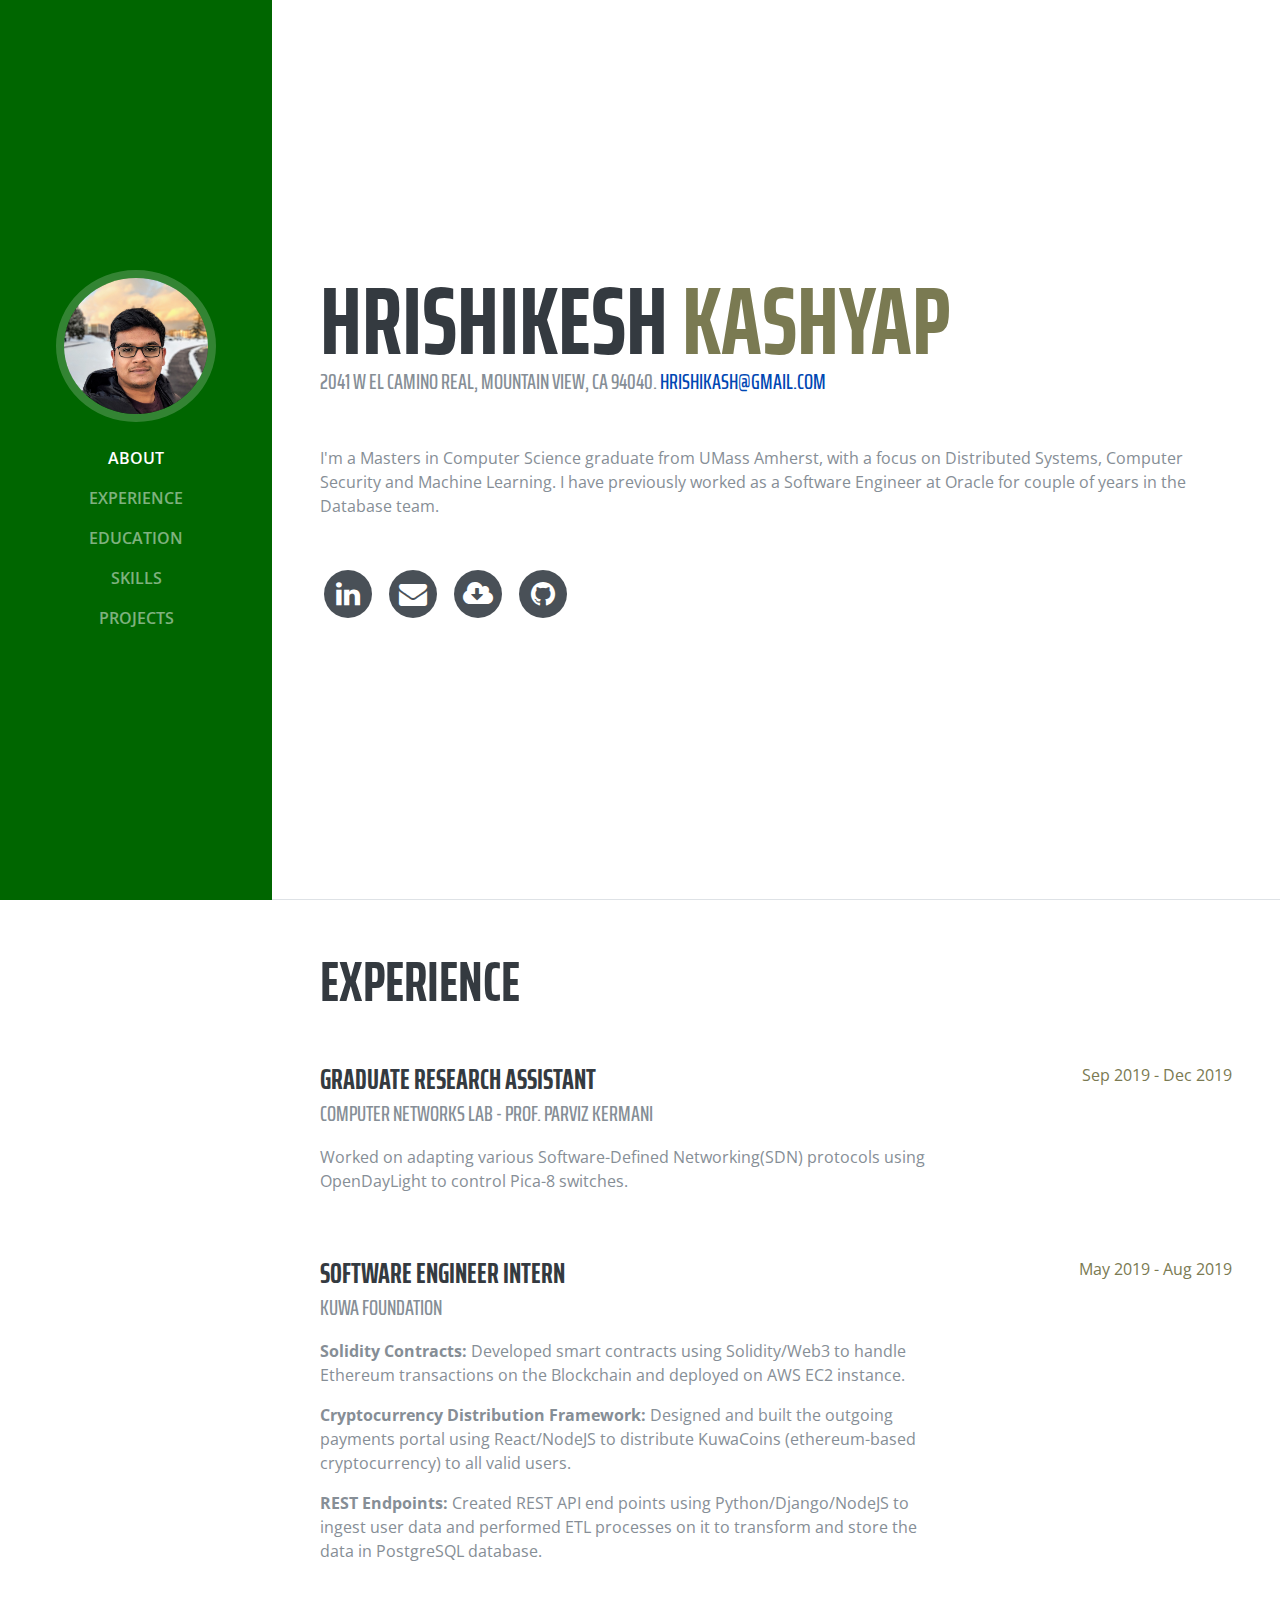
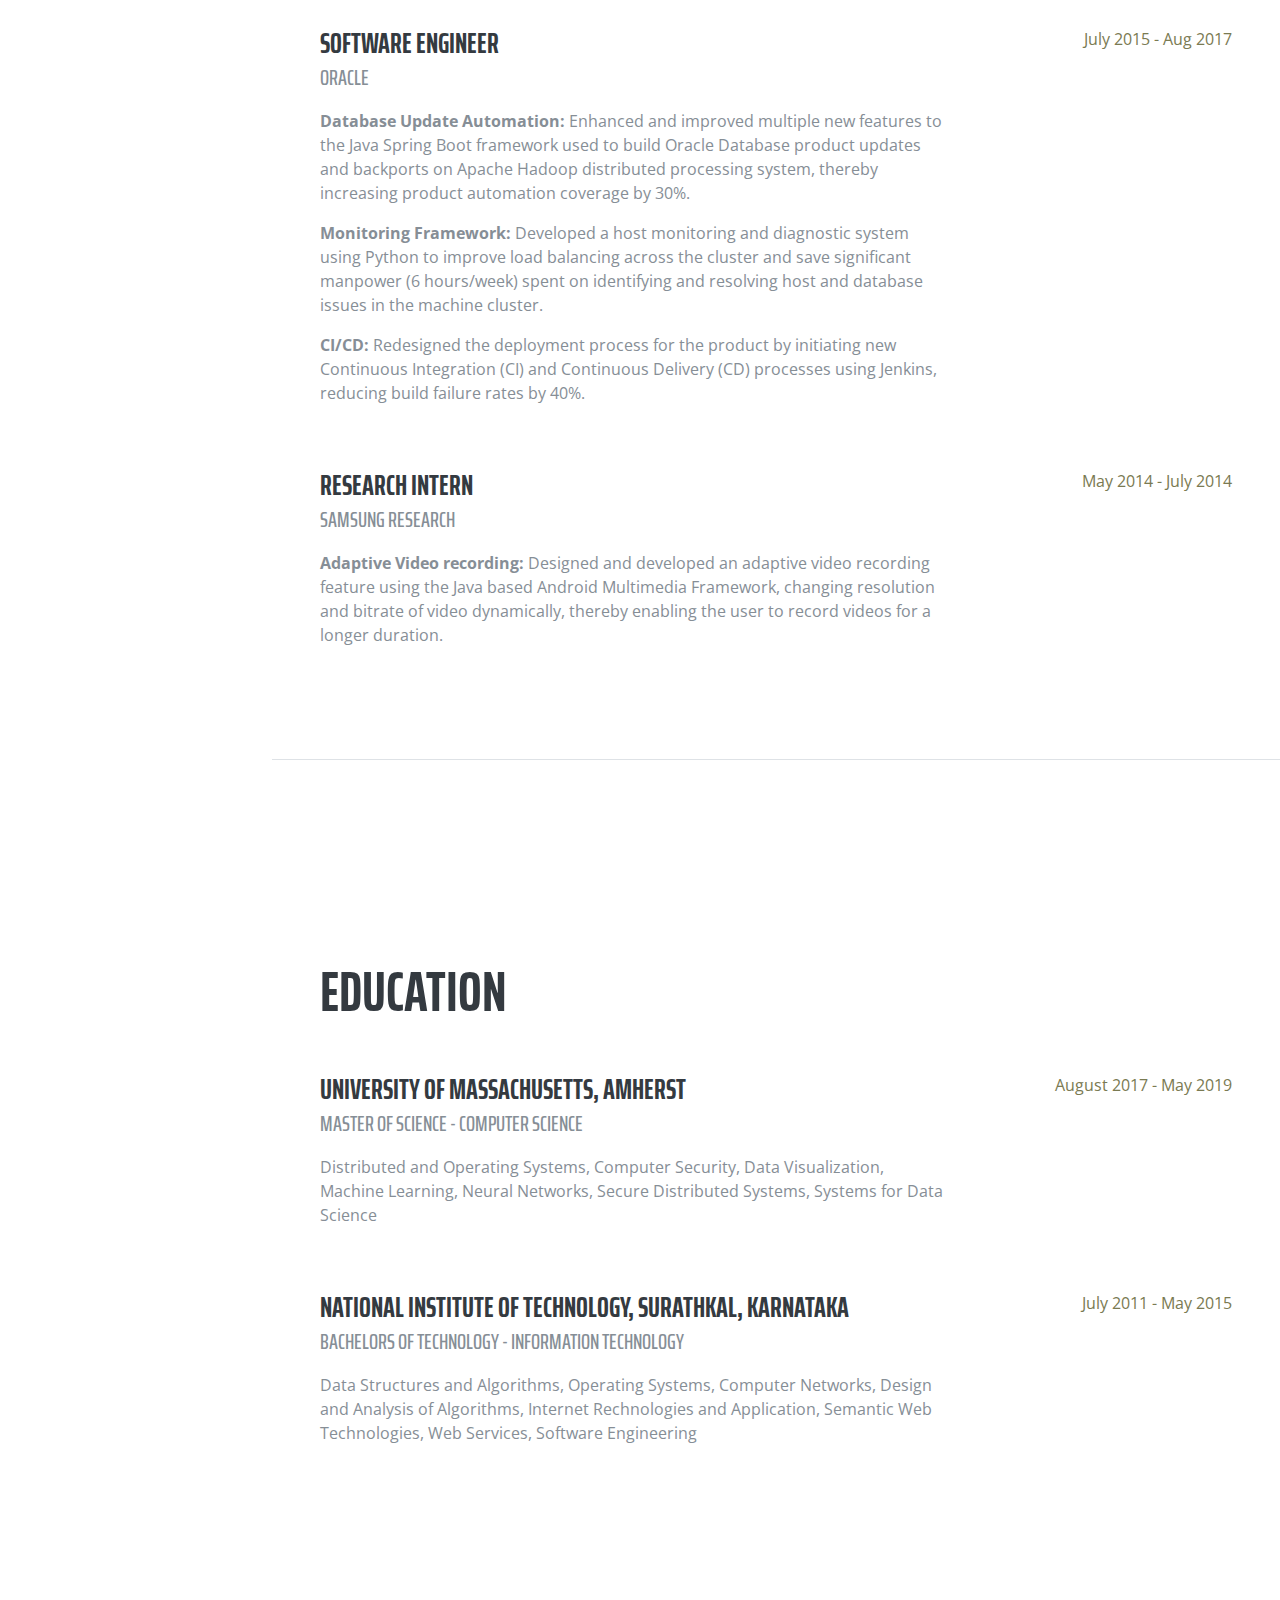
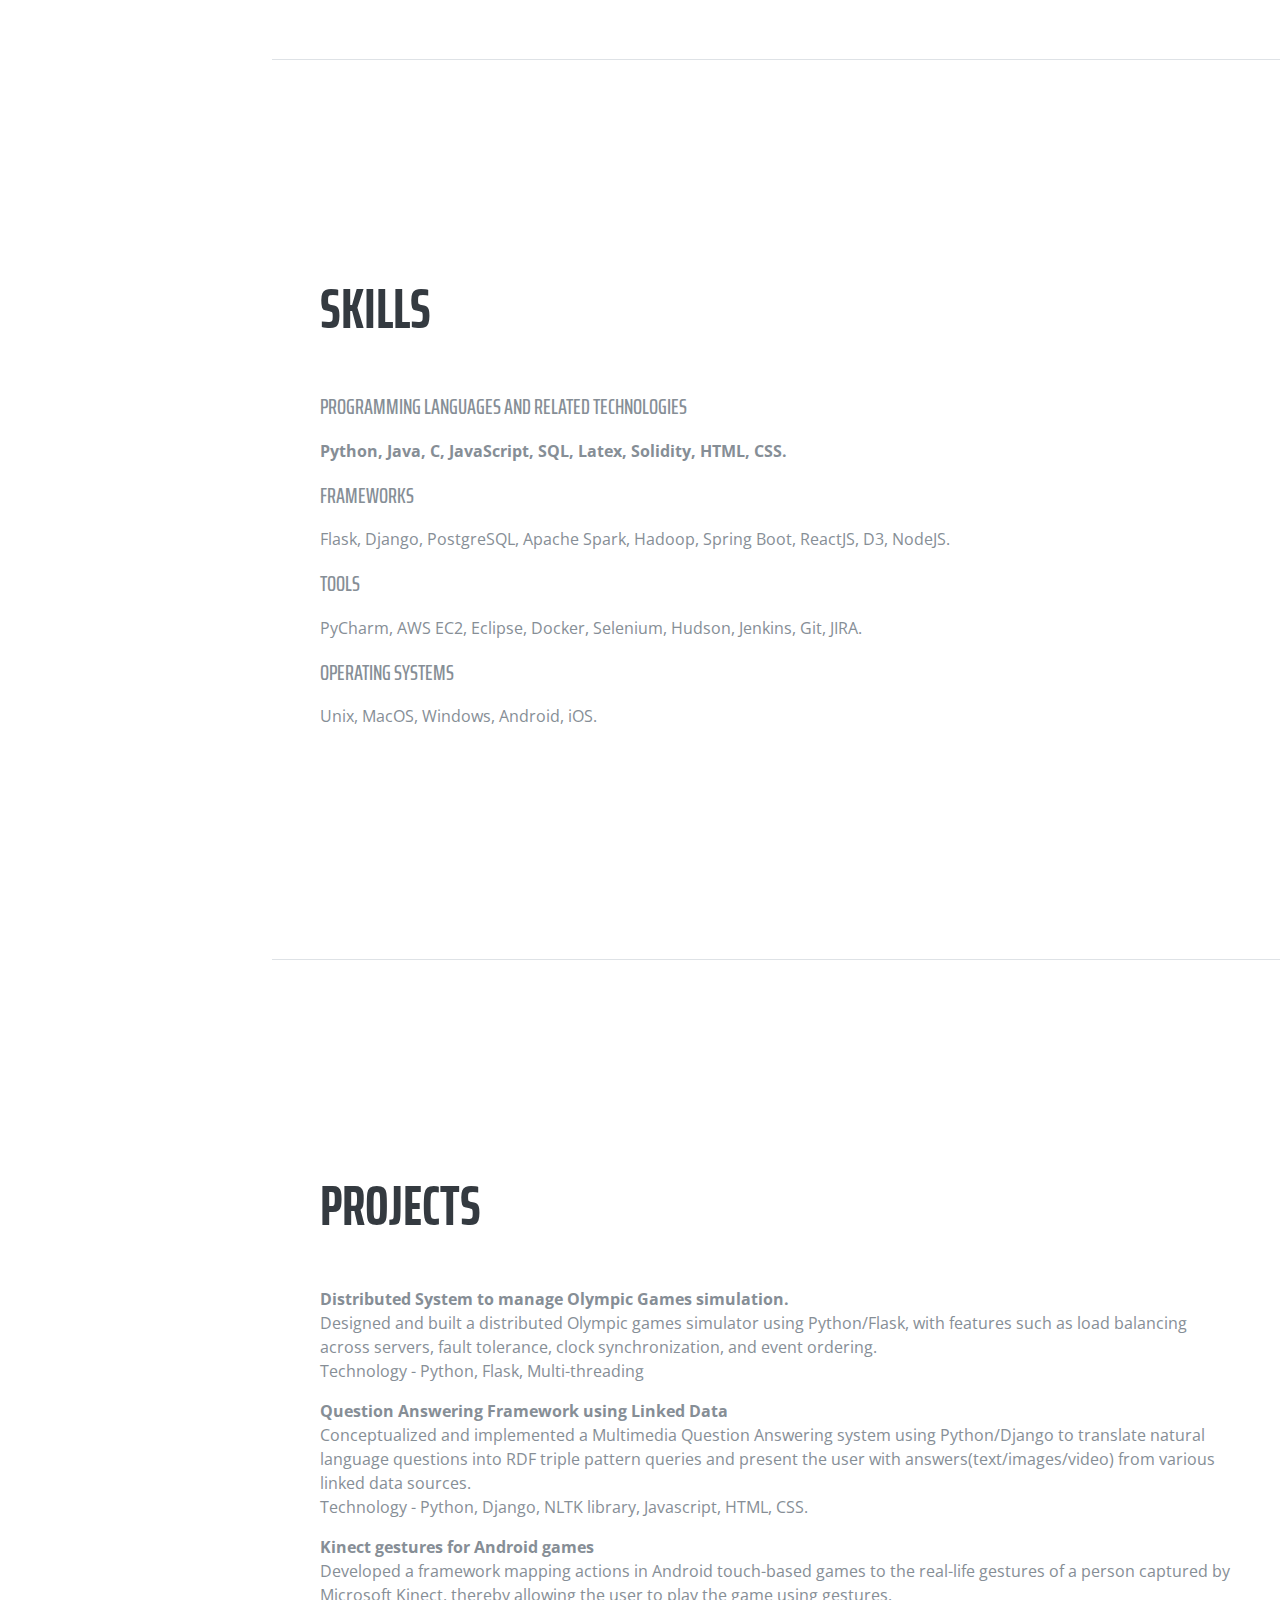
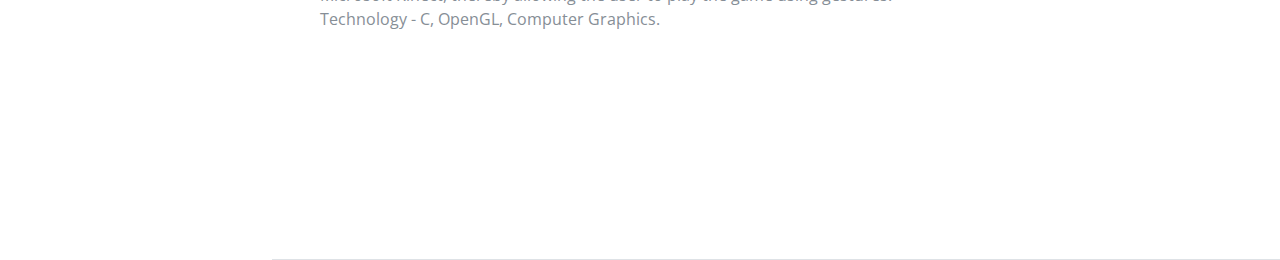
==== commit 0dfc3ede: "v2.0 modified text to Rishi" ====
--- a/index.html
+++ b/index.html
@@ -70,46 +70,26 @@
           <h1 class="mb-0">Hrishikesh
             <span class="text-primary">Kashyap</span>
           </h1>
-          <div class="subheading mb-5">2041 W El Camino Real, Mountain view, CA 94040.
-            <a href="mailto:ahc@cs.stonybrook.edu">hrishikash@gmail.com</a>
-          </div>
-          <!-- TODO(Hrishi) -->
-          <p class="mb-5">I am a Master's student in the Computer Science department at Stony Brook University. My main focus in my Master's program is to have strong basics in multiple domains in Computer Science. My graduate coursework spans Systems, Natural language Processing, Networks, and Algorithm Design.</p>
+          <div class="subheading mb-5">2041 W El Camino Real, Mountain View, CA 94040.
+            <a href="mailto:hrishikash@gmail.com">hrishikash@gmail.com</a>
+          </div>
+          <!-- TODO(Hrishi) -->
+          <p class="mb-5"> I'm a Masters in Computer Science graduate from UMass Amherst, with a focus on Distributed Systems, Computer Security and Machine Learning. I have previously worked as a Software Engineer at Oracle for couple of years in the Database team.  </p>
           <ul class="list-inline list-social-icons mb-0">
-            <li class="list-inline-item">
-              <a href="https://www.facebook.com/ashrith.hc.9">
-                <span class="fa-stack fa-lg">
-                  <i class="fa fa-circle fa-stack-2x"></i>
-                  <i class="fa fa-facebook fa-stack-1x fa-inverse"></i>
-                </span>
-              </a>
+            
             </li>
             <li class="list-inline-item">
-              <a href="https://twitter.com/ashrithhcs">
-                <span class="fa-stack fa-lg">
-                  <i class="fa fa-circle fa-stack-2x"></i>
-                  <i class="fa fa-twitter fa-stack-1x fa-inverse"></i>
-                </span>
-              </a>
-            </li>
-            <li class="list-inline-item">
-              <a href="https://www.linkedin.com/in/ashrithhc">
+              <a href="https://www.linkedin.com/in/hrishikeshkashyap">
                 <span class="fa-stack fa-lg">
                   <i class="fa fa-circle fa-stack-2x"></i>
                   <i class="fa fa-linkedin fa-stack-1x fa-inverse"></i>
                 </span>
               </a>
             </li>
-            <li class="list-inline-item">
-              <a href="https://github.com/ashrithhc">
-                <span class="fa-stack fa-lg">
-                  <i class="fa fa-circle fa-stack-2x"></i>
-                  <i class="fa fa-github fa-stack-1x fa-inverse"></i>
-                </span>
-              </a>
+            
             </li>
 	          <li class="list-inline-item">
-              <a href="mailto:ashrithhcs@gmail.com">
+              <a href="mailto:hrishikash@gmail.com">
                 <span class="fa-stack fa-lg">
                   <i class="fa fa-circle fa-stack-2x"></i>
                   <i class="fa fa-envelope fa-stack-1x fa-inverse"></i>
@@ -124,6 +104,13 @@
 								</span>
 							</a>
 						</li>
+            <li class="list-inline-item">
+              <a href="https://github.com/hrishikash">
+                <span class="fa-stack fa-lg">
+                  <i class="fa fa-circle fa-stack-2x"></i>
+                  <i class="fa fa-github fa-stack-1x fa-inverse"></i>
+                </span>
+              </a>
           </ul>
         </div>
       </section>
@@ -136,34 +123,55 @@
             <div class="resume-content mr-auto">
               <!-- TODO(Hrishi) -->
               <h3 class="mb-0">Graduate Research Assistant</h3>
-              <div class="subheading mb-3">COMPAS Lab - Prof. Mike Ferdman</div>
-              <p>I am working on building an AR-VR prototype that involves integrating various components like third-party First-person Camera, Raspberry Pi etc. to a UNIX-based Bluetooth-controlled Software.</p>
-            </div>
-            <div class="resume-date text-md-right">
-              <span class="text-primary">June 2018 - Present</span>
-            </div>
-          </div>
+              <div class="subheading mb-3">Computer Networks Lab - Prof. Parviz Kermani</div>
+              <p>Worked on adapting various Software-Defined Networking(SDN) protocols using OpenDayLight to control Pica-8 switches.</p>
+            </div>
+            <div class="resume-date text-md-right">
+              <span class="text-primary">Sep 2019 - Dec 2019</span>
+            </div>
+          </div>
+
+          <div class="resume-item d-flex flex-column flex-md-row mb-5">
+            <div class="resume-content mr-auto">
+              <!-- TODO(Hrishi) -->
+              <h3 class="mb-0">Software Engineer Intern</h3>
+              <div class="subheading mb-3">Kuwa Foundation</div>
+              <p><b>Solidity Contracts:</b> Developed smart contracts using Solidity/Web3 to handle Ethereum transactions on the Blockchain and deployed on AWS EC2 instance.</p>
+              <p><b>Cryptocurrency Distribution Framework:</b> Designed and built the outgoing payments portal using React/NodeJS to distribute KuwaCoins (ethereum-based cryptocurrency) to all valid users. </p>
+	      <p><b>REST Endpoints: </b> Created REST API end  points using Python/Django/NodeJS to ingest user data and performed ETL processes on it to transform and store the data in PostgreSQL database. </p>
+	      <p></p>
+            </div>
+            <div class="resume-date text-md-right">
+              <span class="text-primary">May 2019 - Aug 2019</span>
+            </div>
+          </div>
+
 
           <div class="resume-item d-flex flex-column flex-md-row mb-5">
             <div class="resume-content mr-auto">
               <!-- TODO(Hrishi) -->
               <h3 class="mb-0">Software Engineer</h3>
-              <div class="subheading mb-3">Fidelity Investments</div>
-              <p>I worked as an engineer developing and maintaining frameworks and software solutions and enforced a standard within the organization. I was a part of a Platform as a Service team that catered to multiple business units across the organization by providing technological solutions in terms of infrastructure (IaaS), Platform (PaaS) and front-end frameworks. </p>
-	      <p>Main deliverables - Evaluating, approving and integrating open source and commercial Frameworks and tools to provide a fully integrated stack for rapidly building enterprise level financial applications; working with and learning the latest JavaScript frameworks; coding proprietary libraries to integrate with internal systems.</p>
-	      <p>Key projects worked on - Single sign on Authentication, Onboarding Application teams to cloud infrastructure, Configuration service, Features to export data, Saving user preferences on cloud...</p>
-            </div>
-            <div class="resume-date text-md-right">
-              <span class="text-primary">June 2015 - June 2017</span>
-            </div>
-          </div>
+              <div class="subheading mb-3">Oracle</div>
+              <p><b>Database Update Automation:</b> Enhanced and improved multiple new features to the  Java Spring Boot  framework used to build Oracle Database product updates and backports on Apache Hadoop distributed processing system, thereby increasing product automation coverage by 30%.</p>
+              <p><b>Monitoring Framework:</b> Developed a host monitoring and diagnostic system using Python to improve load balancing across the cluster and save significant manpower (6 hours/week) spent on identifying and  resolving host and database issues in the machine cluster.</p>
+        <p><b>CI/CD:</b> Redesigned the deployment process for the product by initiating new Continuous Integration (CI) and Continuous Delivery (CD) processes using Jenkins, reducing build failure rates by 40%. </p>
+        <p></p>
+            </div>
+            <div class="resume-date text-md-right">
+              <span class="text-primary">July 2015 - Aug 2017</span>
+            </div>
+          </div>
+
+
+
 
           <div class="resume-item d-flex flex-column flex-md-row mb-5">
             <div class="resume-content mr-auto">
               <!-- TODO(Hrishi) -->
               <h3 class="mb-0">Research Intern</h3>
-              <div class="subheading mb-3">International Institute of Information Technology - Bangalore</div>
-              <p>Incorporated various Machine learning techniques (kNN Clustering, Naives Bayes classifier) into a gesture recognition application to distinguish and identify gestures based on the training data under the guidance of Prof.Dinesh Babu Jaigopi.</p>
+              <div class="subheading mb-3">Samsung Research</div>
+              <p><b>Adaptive Video recording: </b>Designed and developed an adaptive video recording feature using the Java based Android Multimedia Framework, changing resolution and bitrate of video dynamically, thereby  enabling the user to record videos for a longer duration.</p>
+
             </div>
             <div class="resume-date text-md-right">
               <span class="text-primary">May 2014 - July 2014</span>
@@ -181,12 +189,12 @@
           <div class="resume-item d-flex flex-column flex-md-row mb-5">
             <div class="resume-content mr-auto">
               <!-- TODO(Hrishi) -->
-              <h3 class="mb-0">Stony Brook University, New York</h3>
+              <h3 class="mb-0">University of Massachusetts, Amherst</h3>
               <div class="subheading mb-3">Master of Science - Computer Science</div>
-              <p>Analysis of Algorithms (<a href="http://www3.cs.stonybrook.edu/~rezaul/CSE548-F17.html">CSE 548</a>), Operating Systems (<a href="https://compas.cs.stonybrook.edu/courses/cse506-operating-systems-fall-17/">CSE 506</a>), Network Programming (<a href="http://www3.cs.stonybrook.edu/~cse533/">CSE 533</a>), Theory of Databases (<a href="http://www3.cs.stonybrook.edu/~hgupta/532/">CSE 532</a>), Probability and Statistics (<a href="https://www3.cs.stonybrook.edu/~anshul/courses/cse390_f17/">CSE 544</a>), Natural Language Processing (<a href="http://www3.cs.stonybrook.edu/~niranjan/">CSE 628</a>), Artificial Intelligence (<a href="http://www3.cs.stonybrook.edu/~cse537/">CSE 537</a>), Data Science Fundamentals (<a href="http://www3.cs.stonybrook.edu/~skiena/519/">CSE 519</a>)</p>
-            </div>
-            <div class="resume-date text-md-right">
-              <span class="text-primary">August 2017 - December 2018</span>
+              <p>Distributed and Operating Systems, Computer Security, Data Visualization, Machine Learning, Neural Networks, Secure Distributed Systems, Systems for Data Science</p>
+            </div>
+            <div class="resume-date text-md-right">
+              <span class="text-primary">August 2017 - May 2019</span>
             </div>
           </div>
 
@@ -195,7 +203,7 @@
               <!-- TODO(Hrishi) -->
               <h3 class="mb-0">National Institute of Technology, Surathkal, Karnataka</h3>
               <div class="subheading mb-3">Bachelors of Technology - Information Technology</div>
-              <p>Data Structures and Algorithms, Computer communication and Networking, Design and Analysis of Algorithms, Internet technologies and Application, Semantic Web Technologies, Web services, Software Engineering</p>
+              <p>Data Structures and Algorithms, Operating Systems, Computer Networks, Design and Analysis of Algorithms, Internet Rechnologies and Application, Semantic Web Technologies, Web Services, Software Engineering</p>
             </div>
             <div class="resume-date text-md-right">
               <span class="text-primary">July 2011 - May 2015</span>
@@ -211,11 +219,22 @@
 
           <div class="subheading mb-3">Programming Languages and related technologies</div>
           <!-- TODO(Hrishi) -->
-          <p><b>Python, C, C++, JavaScript, Java, Shell scripting, HTML5, CSS3, SQL</b></p>
-
-          <div class="subheading mb-3">Frameworks and related Technologies</div>
-          <!-- TODO(Hrishi) -->
-	  <p>TensorFlow, Jupyter, NodeJS, Angular, Backbone, Grunt, Maven, Spring, Django, OpenGL, Jquery, SCSS, LESS, Socket Programming, MongoDB</p>
+          <p><b>Python, Java, C, JavaScript, SQL, Latex, Solidity, HTML, CSS.</b></p>
+
+          <div class="subheading mb-3">Frameworks</div>
+          <!-- TODO(Hrishi) -->
+	  <p>Flask, Django, PostgreSQL, Apache Spark, Hadoop,  Spring Boot, ReactJS, D3, NodeJS.</p>
+       
+
+       <div class="subheading mb-3">Tools</div>
+          <!-- TODO(Hrishi) -->
+    <p>PyCharm, AWS EC2, Eclipse, Docker, Selenium, Hudson, Jenkins, Git, JIRA.</p>
+       
+
+
+       <div class="subheading mb-3">Operating Systems</div>
+          <!-- TODO(Hrishi) -->
+    <p>Unix, MacOS, Windows, Android, iOS.</p>
        </div>
       </section>
 
@@ -223,60 +242,28 @@
         <div class="my-auto">
           <h2 class="mb-5">Projects</h2>
           <!-- TODO(Hrishi) -->
-	  <p><b><a href="reqaccess/index.html" class="curProj">VR 360</a></b> (Jan 2018 – Present)<br/>
-Optimising video rendering on Virtual reality platforms by efficiently requesting for tiles in the video based on the user's perceived focus. This reduces redundant requests over the network by requesting frames and tiles that will be in focus from the Client's perspective.<br/>
-Technology - C++, JavaScript, Shellscript, UNIX
-	  </p>
+	 
     <!-- TODO(Hrishi) -->
-	  <p><b><a href="https://github.com/ashrithhc/lateOS" class="curProj">lateOS - x86 64-bit Operating System</a></b> (Sep 2017 – Feb 2018)<br/>
-Preemptive multithreaded x86 64-bit Operating system. System exposed a shell and supported system calls, binaries, Interrupts, background process and was developed on QEMU emulator with just a set of memory addresses to start with. The OS was bootable on multiple devices on completion.<br/>
-Technology - C, Assembly, GDB, Operating System
-	  </p>
-    <!-- TODO(Hrishi) -->
-    <p><b><a href="https://github.com/ashrithhc/Global-warming">Statistical Analysis of factors affecting Global warming</a></b> (Jan 2018 – May 2018)<br/>
-Statistical Data analysis on factors like Temperature, Carbon-dioxide emission, Population etc. and its effect on Global warming.<br/>
-Technology - Python, Pandas
-    </p>
-    <!-- TODO(Hrishi) -->
-    <p><b><a href="https://github.com/ashrithhc/Artificial-Intelligence">Pacman Game - Artificial Intelligence</a></b> (Aug 2017 – Dec 2017)<br/>
-Programming Intelligence to win the Pacman game as part of the course CSE-537. Visit the github page for detailed description.<br/>
-Technology - Python
-    </p>
-    <!-- TODO(Hrishi) -->
-    <p><b><a href="https://github.com/ashrithhc/Network-Programming">Protocol Socket Programming</a></b> (Aug 2017 – Dec 2017)<br/>
-Developed protocols as part of the course CSE-533. Visit the github page for detailed description.<br/>
-Technology - C, UNIX, Socket Programming
-    </p>
-    <!-- TODO(Hrishi) -->
-	  <p><b><a href="https://github.com/ashrithhc/Print-to-pixel">Graphical Console</a></b> (Aug 2017 – Nov 2017)<br/>
-A graphical console was implemented and an API was exposed that populated a pixel on the screen given the co-ordinates and color to be populated with. A new text font in English was created using the API to verify the working of the console.<br/>
-Technology - C, Assembly
-	  </p>
-    <!-- TODO(Hrishi) -->
-	  <p><b><a href="https://github.com/ashrithhc/ChatClient">Intelligent Chat Client</a></b> (Jul 2016 – Nov 2016)<br/>
-Full-stack JavaScript portable browser based chat client and Node based Chat server with features such as end to end encryption, Chat rooms, plug-in games and automated reply to trivial queries.<br/>
-Technology - JavaScript, Node, AES encryption, Caching (localStorage)
-	  </p>
-    <!-- TODO(Hrishi) -->
-	  <p><b><a href="https://github.com/ashrithhc/TravelRouteRecommendation">Tourist Route Recommendation</a></b> (Aug 2014 – May 2015)<br/>
-An application that suggests an optimal route between A and B such that multiple tourist attractions are present on the journey from A to B, finding a middle ground between shortest route and a route which includes maximum tourist attractions.<br/>
-Technology - Python, Django, Clustering (DBSCAN, R-tree indexing), NLP (Tf-idf), MongoDB
-	  </p>
-    <!-- TODO(Hrishi) -->
-	  <p><b><a href="https://github.com/ashrithhc/Gesture_ML">Intelligent Interface using Gesture recognition</a></b> (Jan 2014 – Jul 2014)<br/>
-A system that identified gestures through webcam and performed minor tasks on a linux based system using xdotool. Gestures were recognised as an application of Naives-Bayes classifier where gestures were trained according to k-NN machine learning algorithm.<br/>
-Technology - Python, xdotool, numpy, Machine learning, Naive Bayes, kNN
-	  </p>
-    <!-- TODO(Hrishi) -->
-	  <p><b><a href="https://github.com/ashrithhc/WSDL_crawler">Web services extractor</a></b> (Aug 2013 – Dec 2013)<br/>
-A web crawler that recursively called the Web to extract all web services associated with a specific website. The results were documented for multiple websites and a graphical structure was presented to the data obtained with its description.<br/>
-Technology - Python, XML, JSON, BeautifulSoup
-	  </p>
-    <!-- TODO(Hrishi) -->
-	  <p><b><a href="https://github.com/ashrithhc/blindfold">Game - Balloon shooting</a></b> (Aug 2012 – Dec 2012)<br/>
-An interactive game written from scratch in C using OpenGL library as part of the Graphics course work. The game enabled the user to move the bow up and down and shoot arrows that followed a horizontal path collecting points on blasting a balloon.<br/>
-Technology - C, OpenGL, Computer Graphics
+	  <p><b>Distributed System to manage Olympic Games simulation.</b><br/>
+Designed and built a distributed Olympic games simulator using Python/Flask, with features such as load balancing across servers, fault tolerance, clock synchronization, and event ordering.<br/>
+Technology - Python, Flask, Multi-threading
 	 </p>
+
+
+ <p><b>Question Answering Framework using Linked Data</b><br/>
+Conceptualized and implemented a Multimedia Question Answering system using Python/Django to translate natural language questions into RDF triple pattern queries and present the user with answers(text/images/video) from various linked data sources.<br/>
+
+Technology - Python, Django, NLTK library, Javascript, HTML, CSS.
+   </p>
+
+<p><b> Kinect gestures for Android games</b><br/>
+Developed a framework mapping actions in Android touch-based games to the real-life gestures of a person captured by Microsoft Kinect, thereby allowing the user to play the game using gestures.<br/>
+
+Technology - C, OpenGL, Computer Graphics.
+   </p>
+
+
+
         </div>
       </section>
 
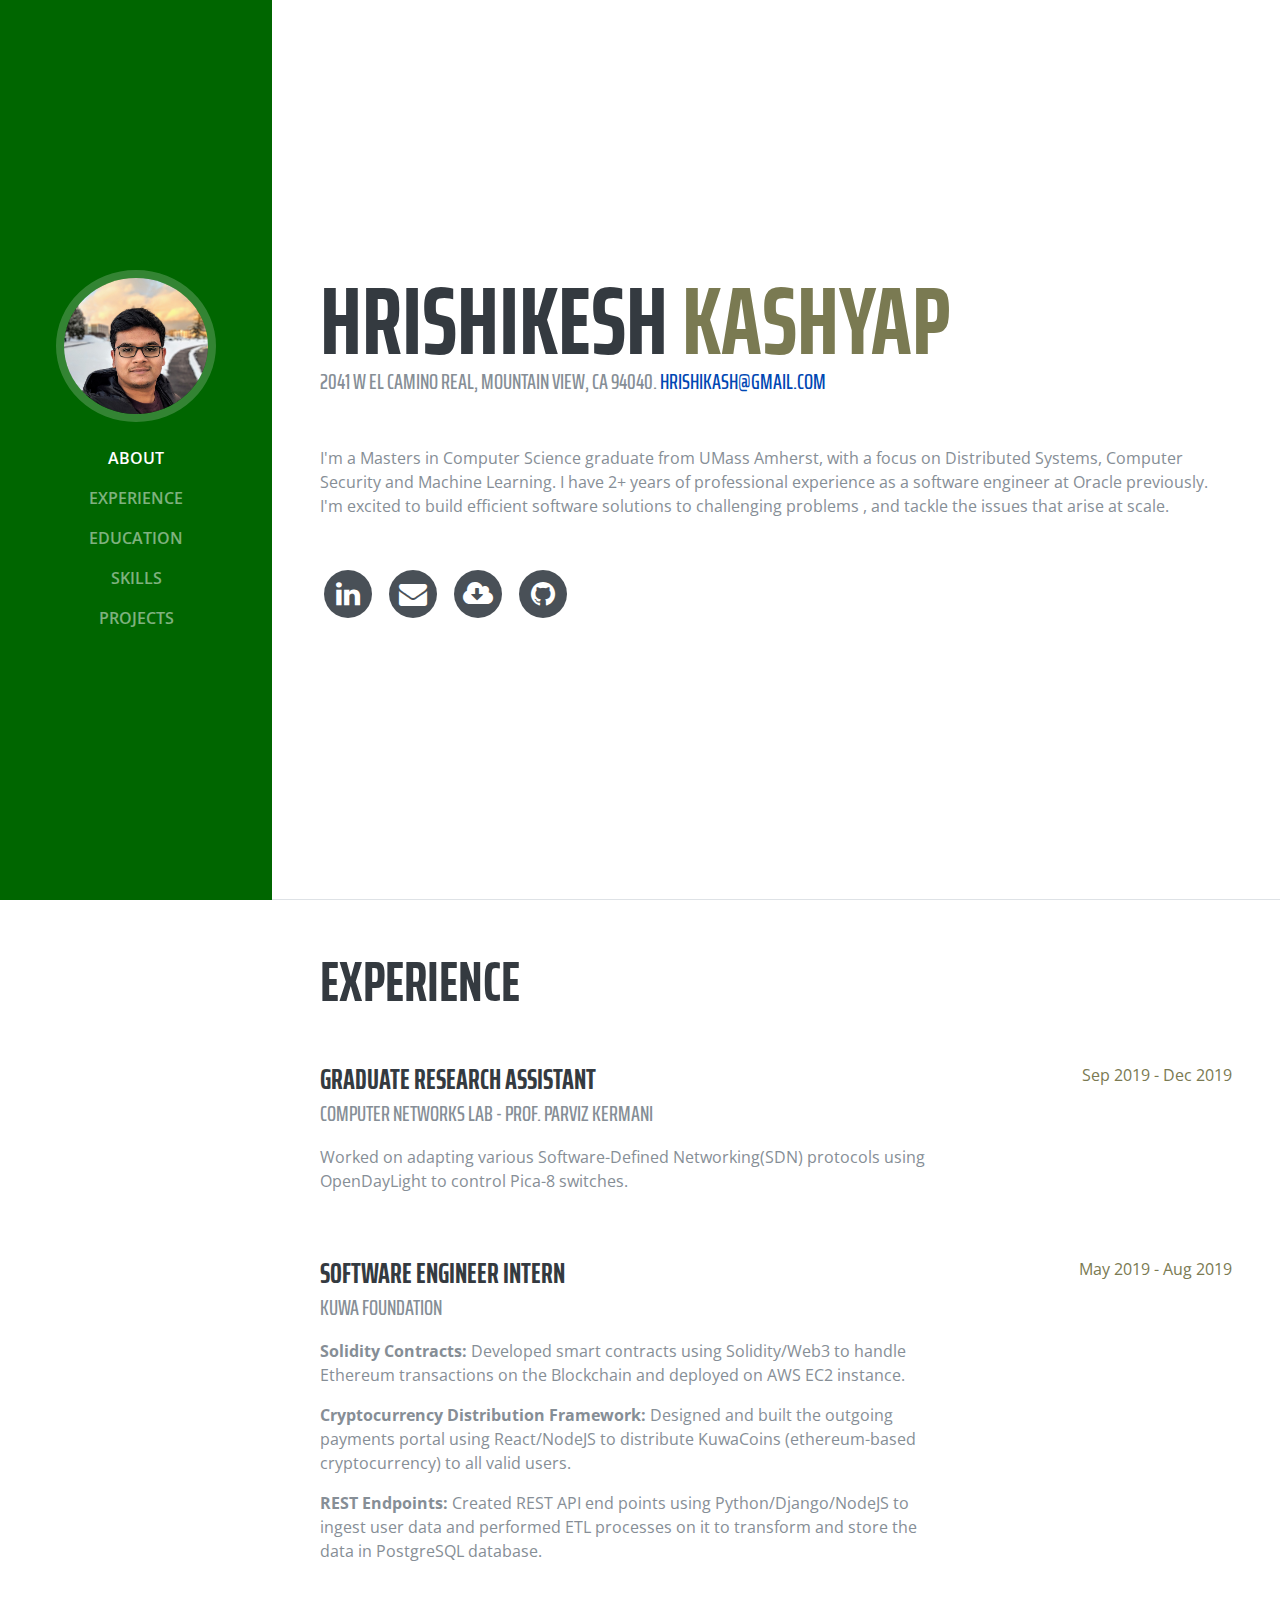
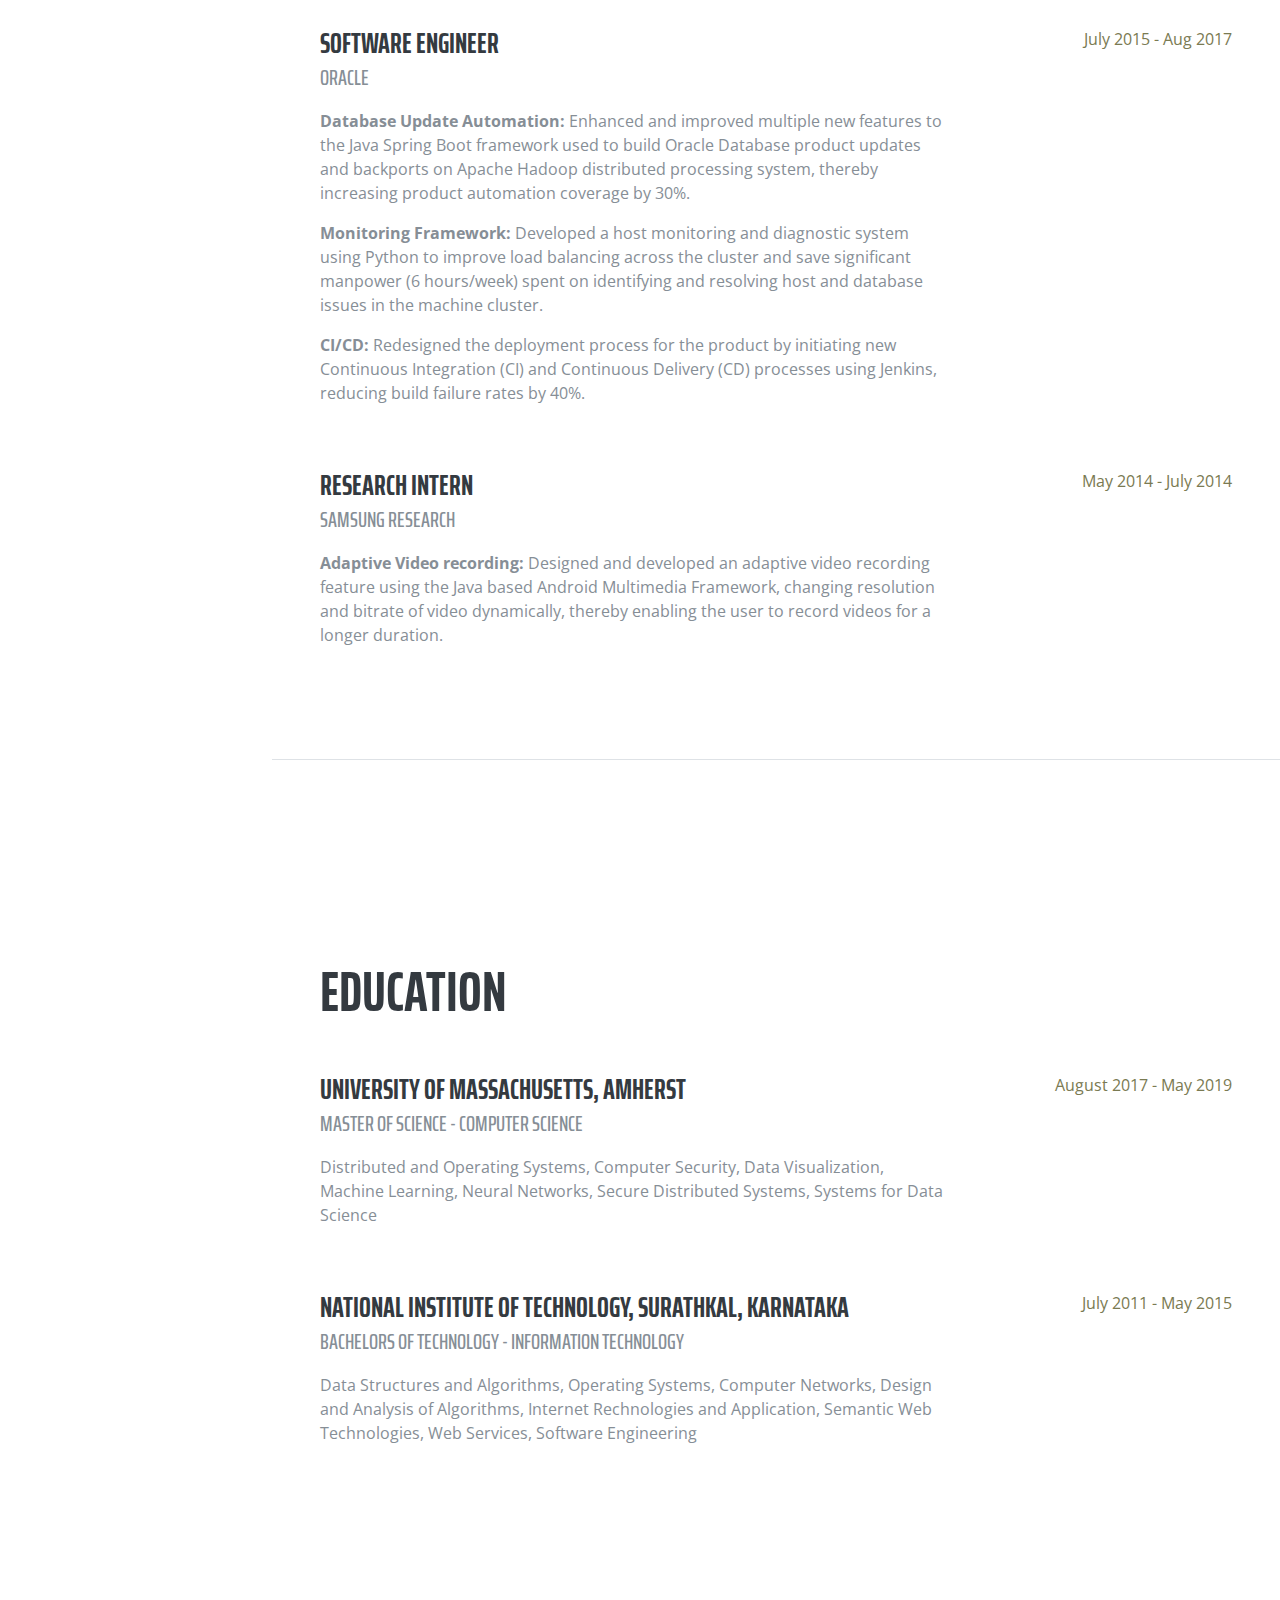
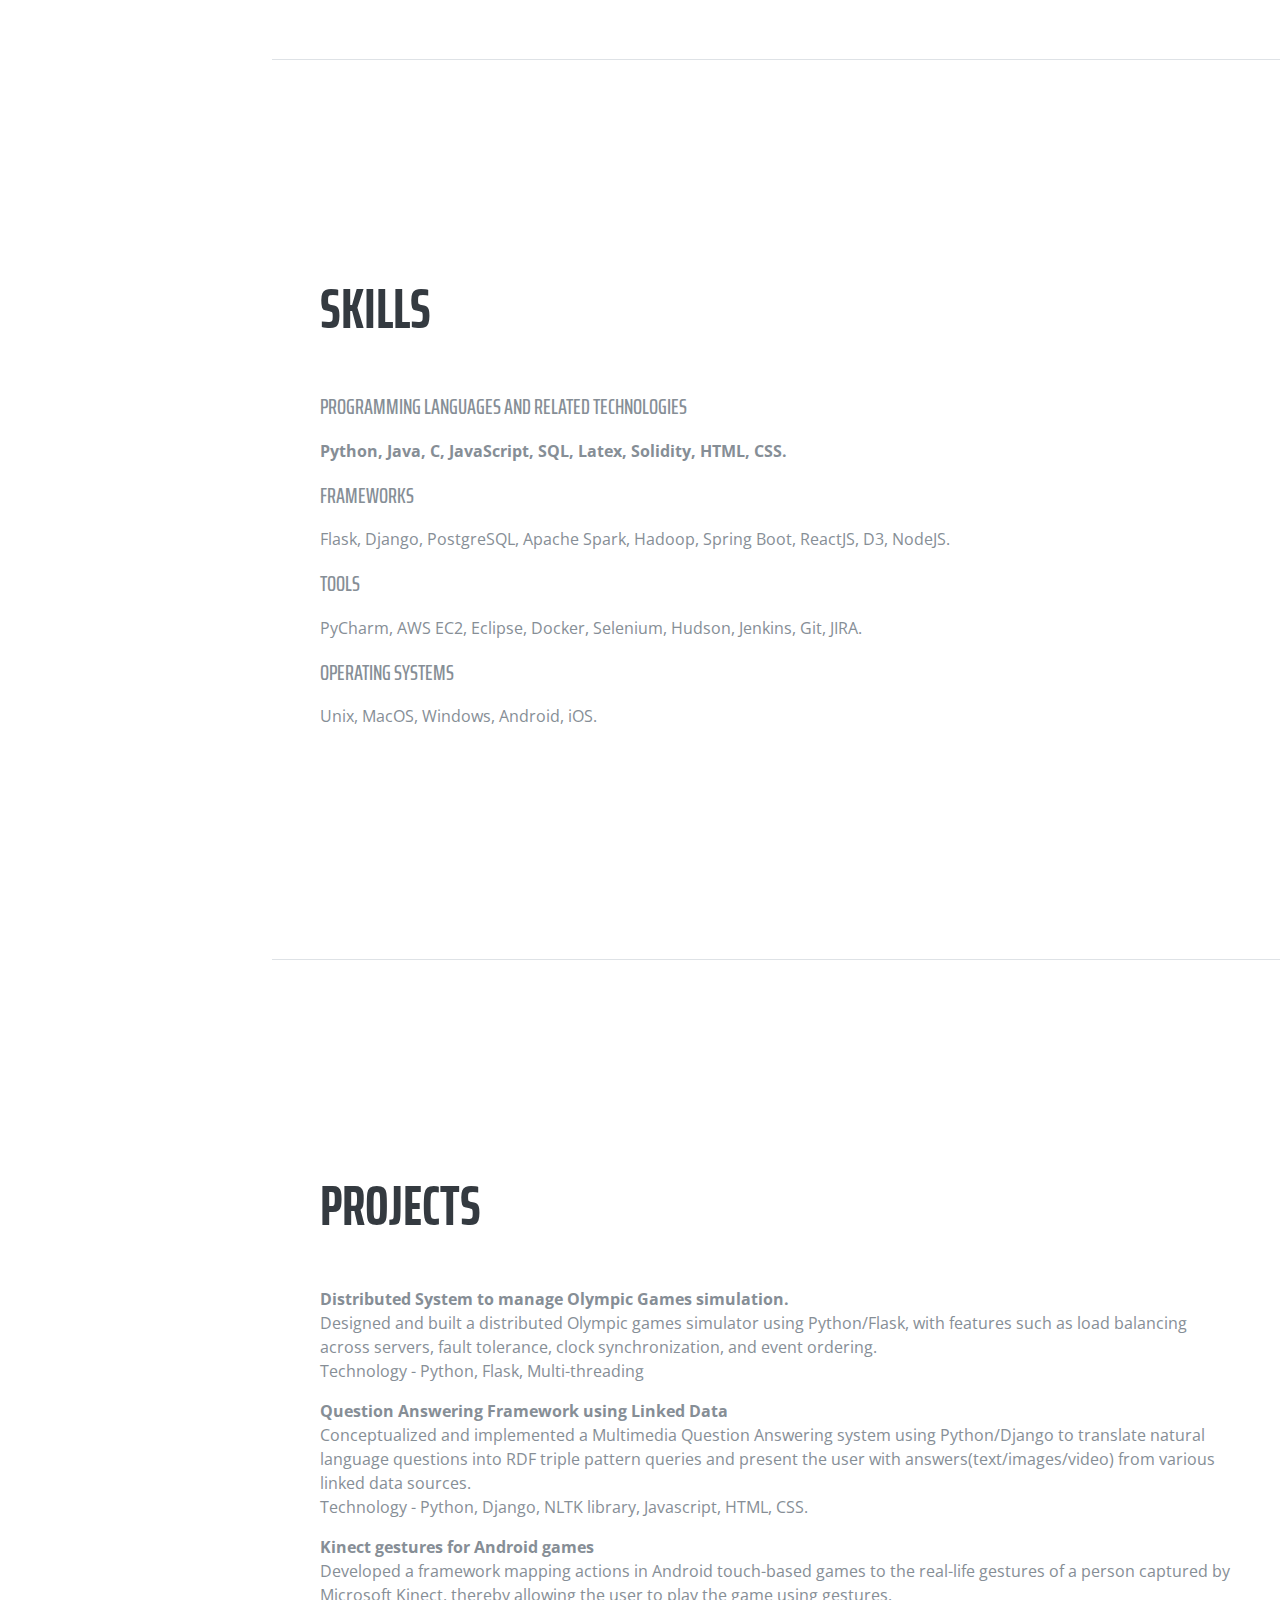
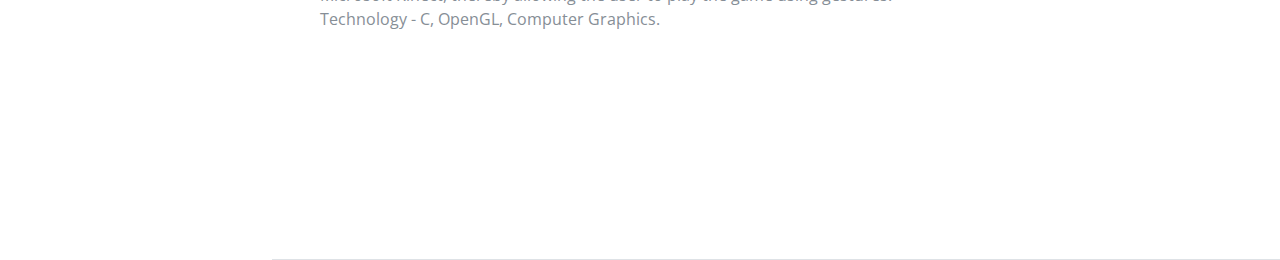
==== commit 0f7d6c27: "v3.0 modified text" ====
--- a/index.html
+++ b/index.html
@@ -74,7 +74,7 @@
             <a href="mailto:hrishikash@gmail.com">hrishikash@gmail.com</a>
           </div>
           <!-- TODO(Hrishi) -->
-          <p class="mb-5"> I'm a Masters in Computer Science graduate from UMass Amherst, with a focus on Distributed Systems, Computer Security and Machine Learning. I have previously worked as a Software Engineer at Oracle for couple of years in the Database team.  </p>
+          <p class="mb-5"> I'm a Masters in Computer Science graduate from UMass Amherst, with a focus on Distributed Systems, Computer Security and Machine Learning. I have 2+ years of  professional experience as a software engineer at Oracle previously. I'm excited to build efficient software solutions to challenging problems , and tackle the issues that arise at scale. </p>
           <ul class="list-inline list-social-icons mb-0">
             
             </li>
@@ -97,7 +97,7 @@
               </a>
             </li>
 			      <li class="list-inline-item">
-							<a href="Resume/RishiKashyap_Resume_Fullstack.pdf">
+							<a href="Resume/Resume_RishiKashyap.pdf">
 								<span class="fa-stack fa-lg">
 									<i class="fa fa-circle fa-stack-2x"></i>
 									<i class="fa fa-cloud-download fa-stack-1x fa-inverse"></i>
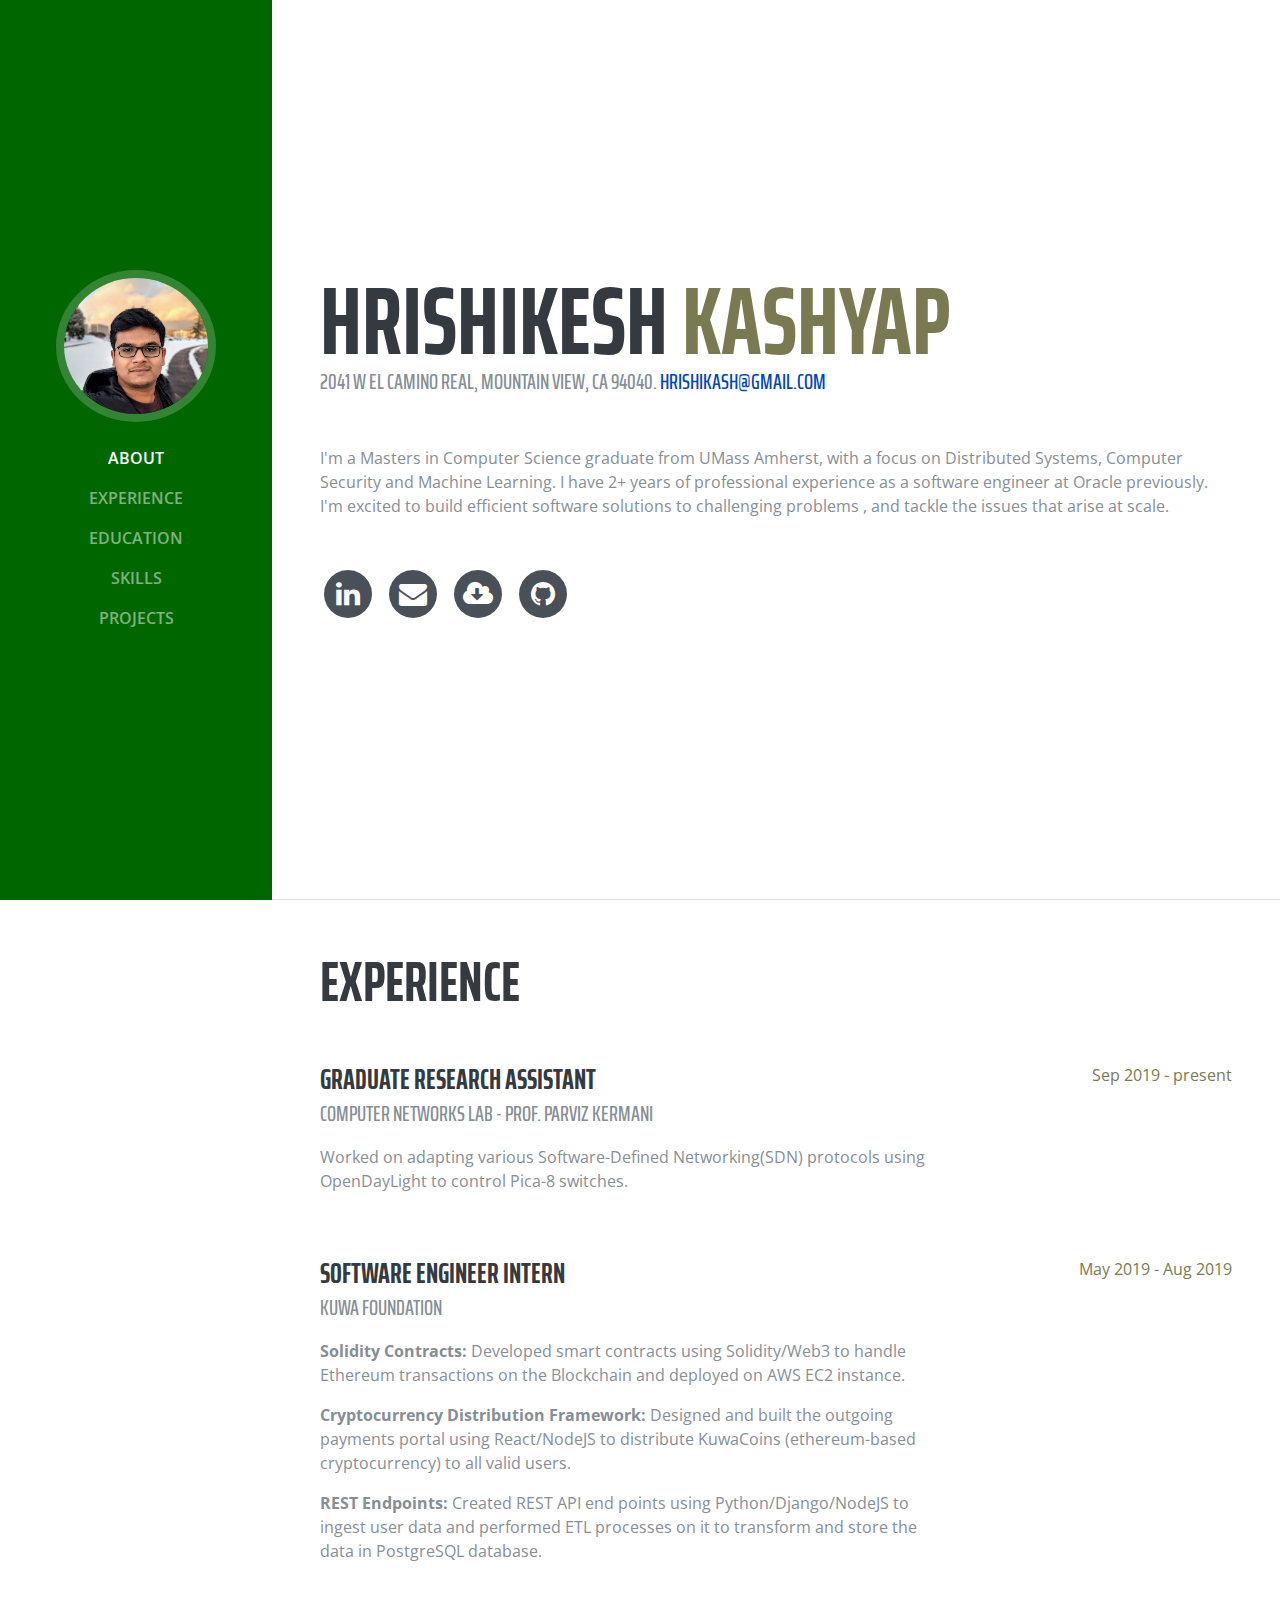
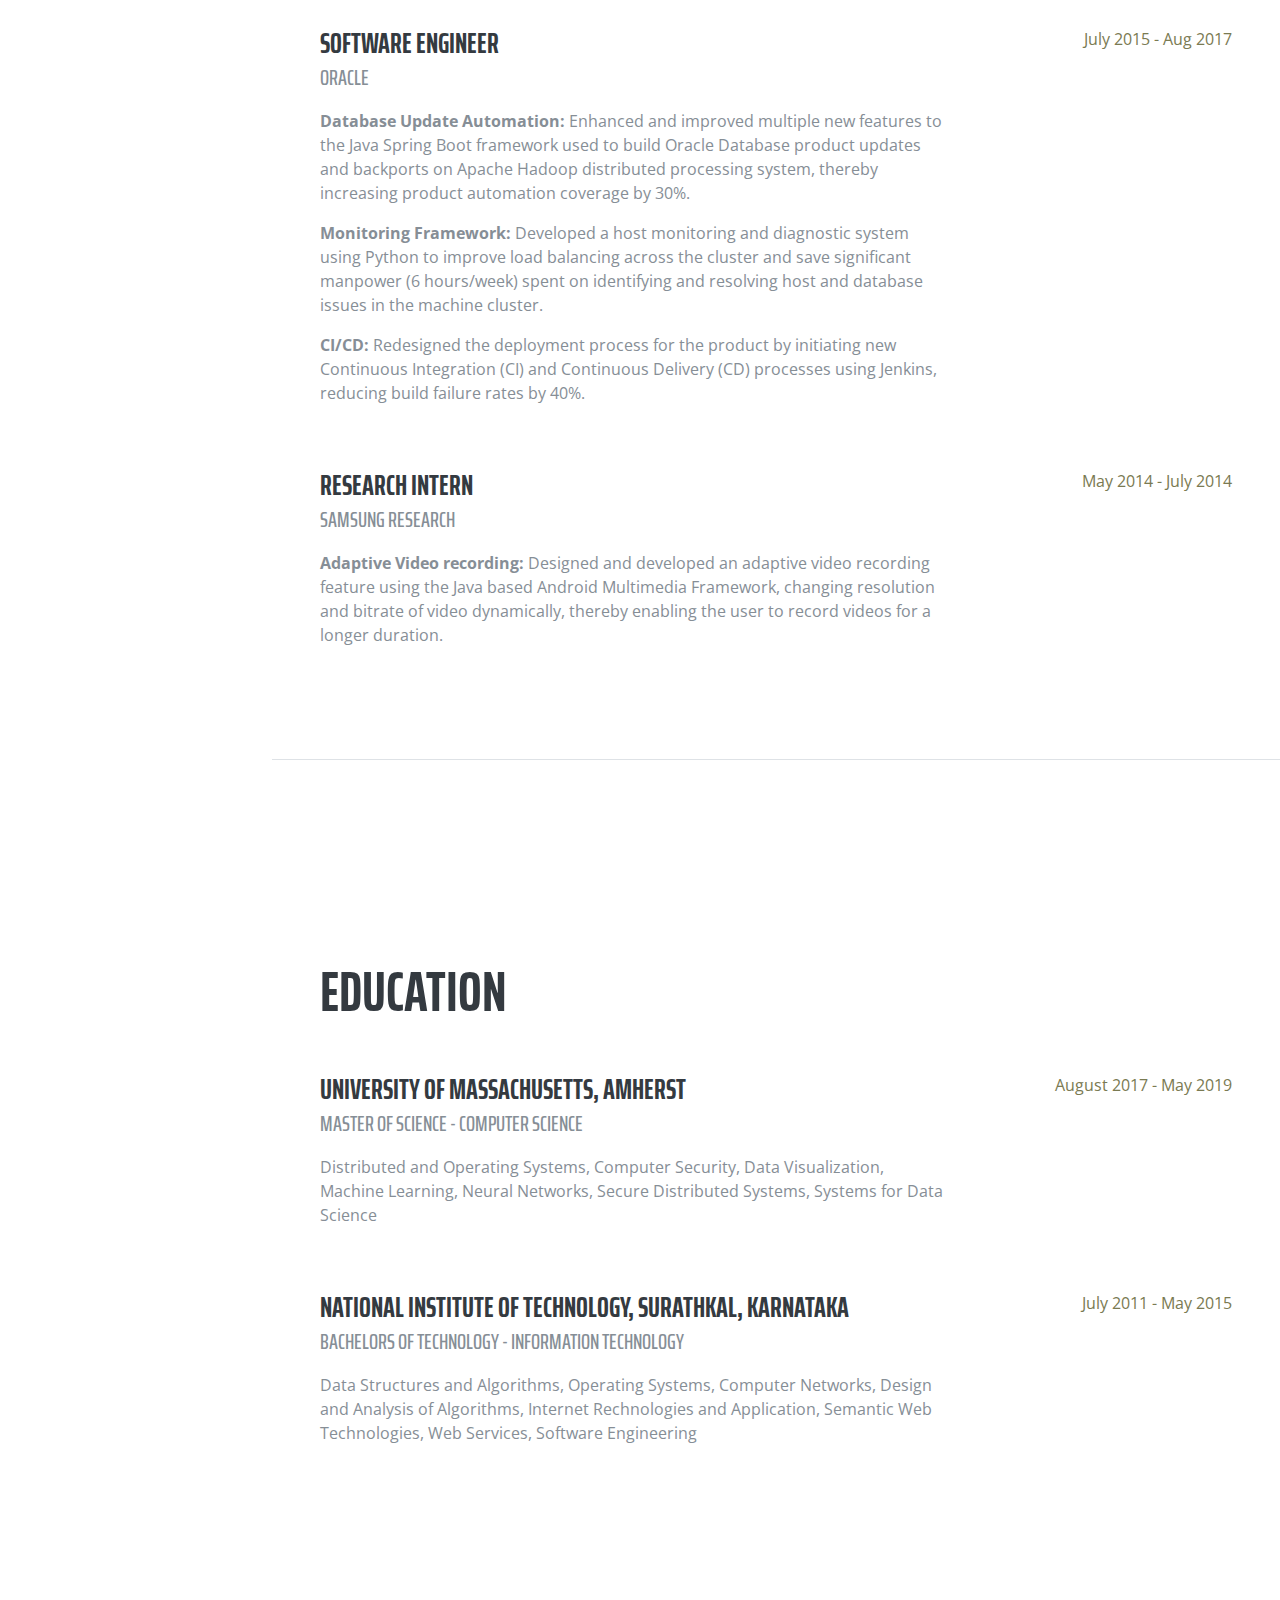
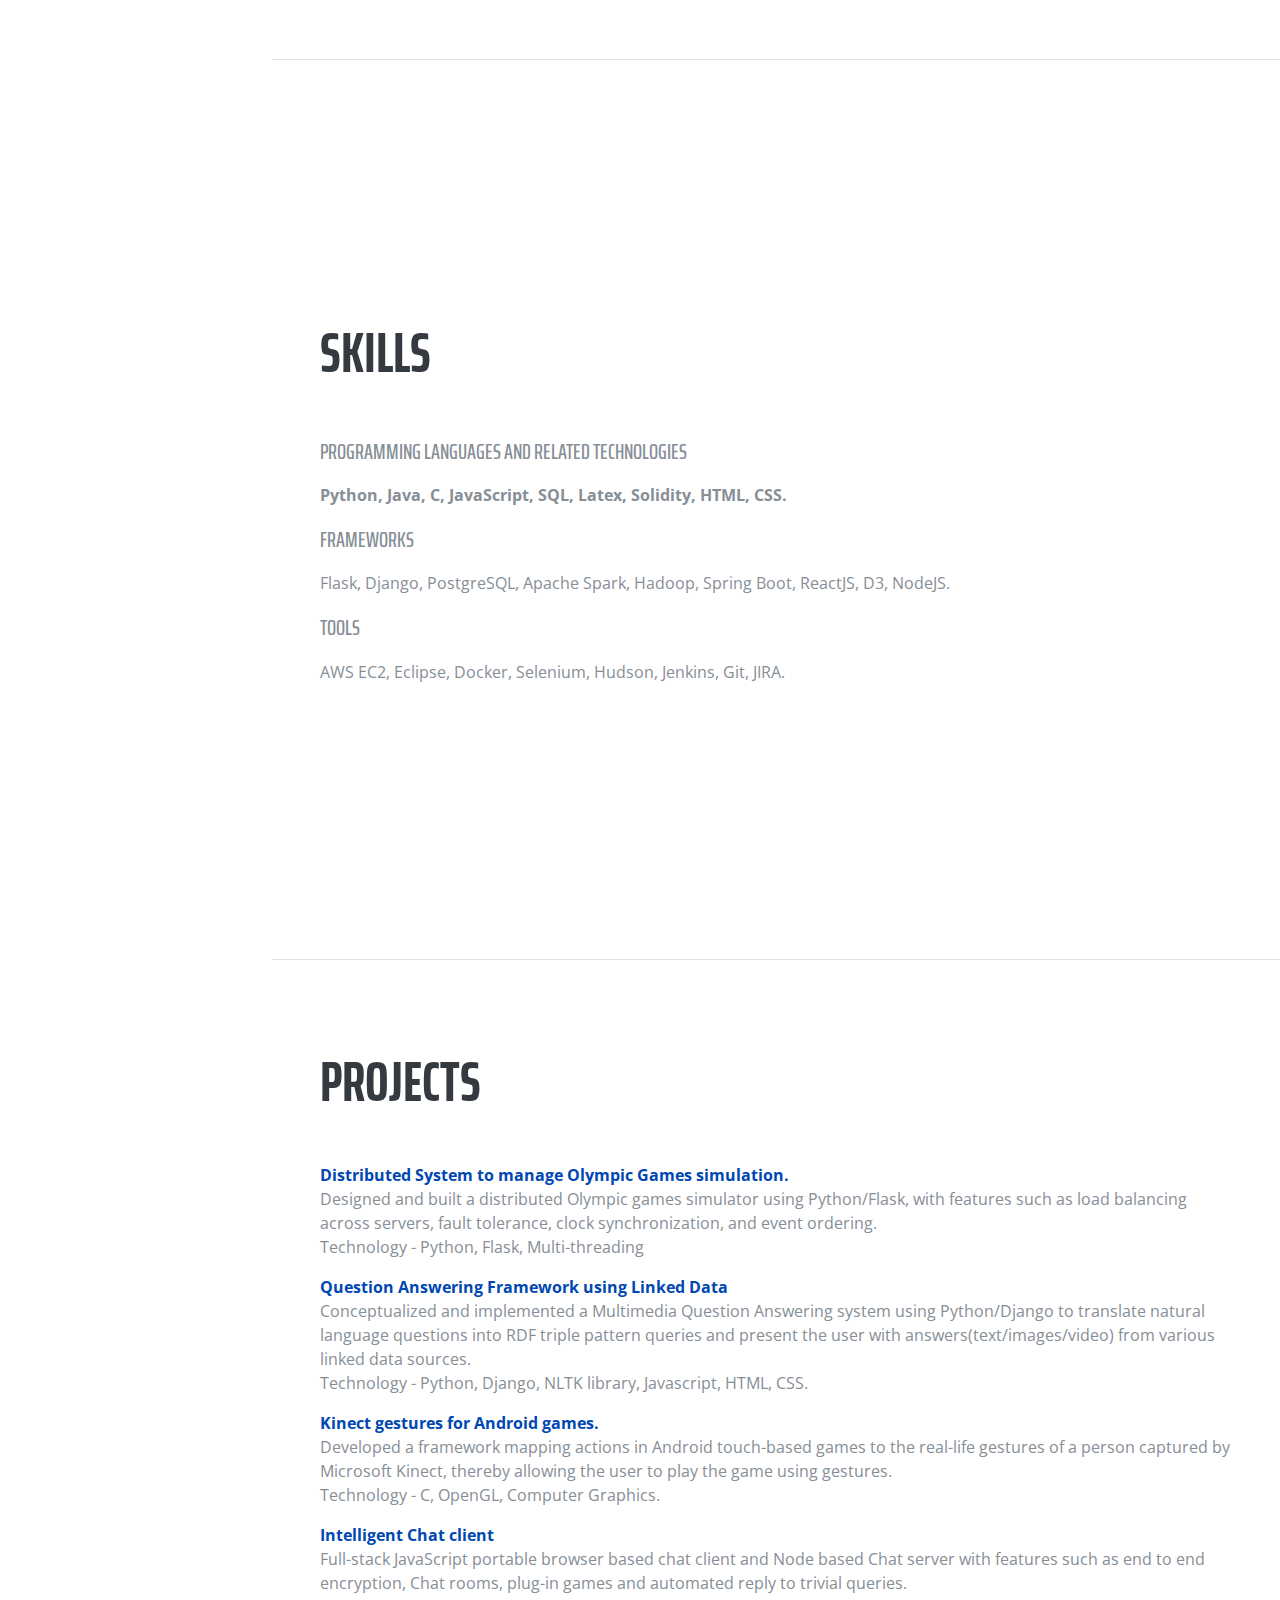
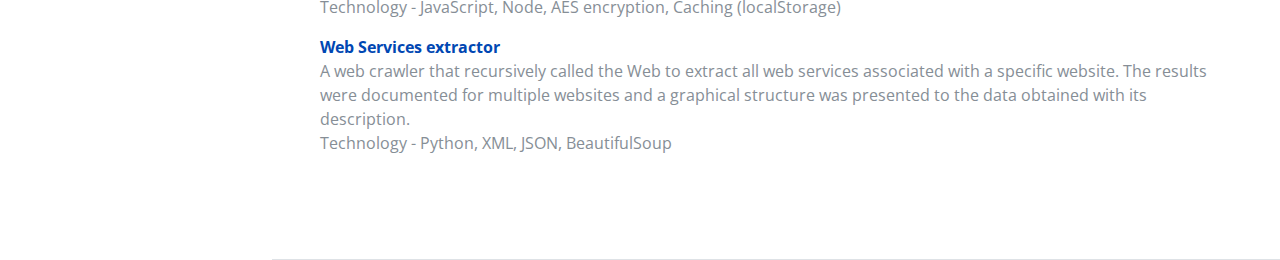
==== commit fa8cf256: "added projects/links" ====
--- a/index.html
+++ b/index.html
@@ -127,7 +127,7 @@
               <p>Worked on adapting various Software-Defined Networking(SDN) protocols using OpenDayLight to control Pica-8 switches.</p>
             </div>
             <div class="resume-date text-md-right">
-              <span class="text-primary">Sep 2019 - Dec 2019</span>
+              <span class="text-primary">Sep 2019 - present</span>
             </div>
           </div>
 
@@ -228,14 +228,11 @@
 
        <div class="subheading mb-3">Tools</div>
           <!-- TODO(Hrishi) -->
-    <p>PyCharm, AWS EC2, Eclipse, Docker, Selenium, Hudson, Jenkins, Git, JIRA.</p>
+    <p>AWS EC2, Eclipse, Docker, Selenium, Hudson, Jenkins, Git, JIRA.</p>
        
 
 
-       <div class="subheading mb-3">Operating Systems</div>
-          <!-- TODO(Hrishi) -->
-    <p>Unix, MacOS, Windows, Android, iOS.</p>
-       </div>
+       
       </section>
 
       <section class="resume-section p-3 p-lg-5 d-flex flex-column" id="projects">
@@ -244,23 +241,36 @@
           <!-- TODO(Hrishi) -->
 	 
     <!-- TODO(Hrishi) -->
-	  <p><b>Distributed System to manage Olympic Games simulation.</b><br/>
+	  <p><b><a href = "reqaccess/index.html">Distributed System to manage Olympic Games simulation.</a></b><br/>
 Designed and built a distributed Olympic games simulator using Python/Flask, with features such as load balancing across servers, fault tolerance, clock synchronization, and event ordering.<br/>
 Technology - Python, Flask, Multi-threading
 	 </p>
 
 
- <p><b>Question Answering Framework using Linked Data</b><br/>
+ <p><b><a href = "reqaccess/index.html">Question Answering Framework using Linked Data</a></b><br/>
 Conceptualized and implemented a Multimedia Question Answering system using Python/Django to translate natural language questions into RDF triple pattern queries and present the user with answers(text/images/video) from various linked data sources.<br/>
 
 Technology - Python, Django, NLTK library, Javascript, HTML, CSS.
    </p>
 
-<p><b> Kinect gestures for Android games</b><br/>
+<p><b> <a href = "reqaccess/index.html">Kinect gestures for Android games.</a></b><br/>
 Developed a framework mapping actions in Android touch-based games to the real-life gestures of a person captured by Microsoft Kinect, thereby allowing the user to play the game using gestures.<br/>
 
 Technology - C, OpenGL, Computer Graphics.
    </p>
+
+
+
+   <p><b><a href = "https://github.com/hrishikash/ChatClient">Intelligent Chat client</a></b><br/>
+    Full-stack JavaScript portable browser based chat client and Node based Chat server with features such as end to end encryption, Chat rooms, plug-in games and automated reply to trivial queries.<br/>
+Technology - JavaScript, Node, AES encryption, Caching (localStorage)
+<p>
+
+  <p><b><a href = "https://github.com/hrishikash/WSDL_crawler">Web Services extractor</a></b></br>
+  A web crawler that recursively called the Web to extract all web services associated with a specific website. The results were documented for multiple websites and a graphical structure was presented to the data obtained with its description.</br>
+Technology - Python, XML, JSON, BeautifulSoup
+</p>
+
 
 
 
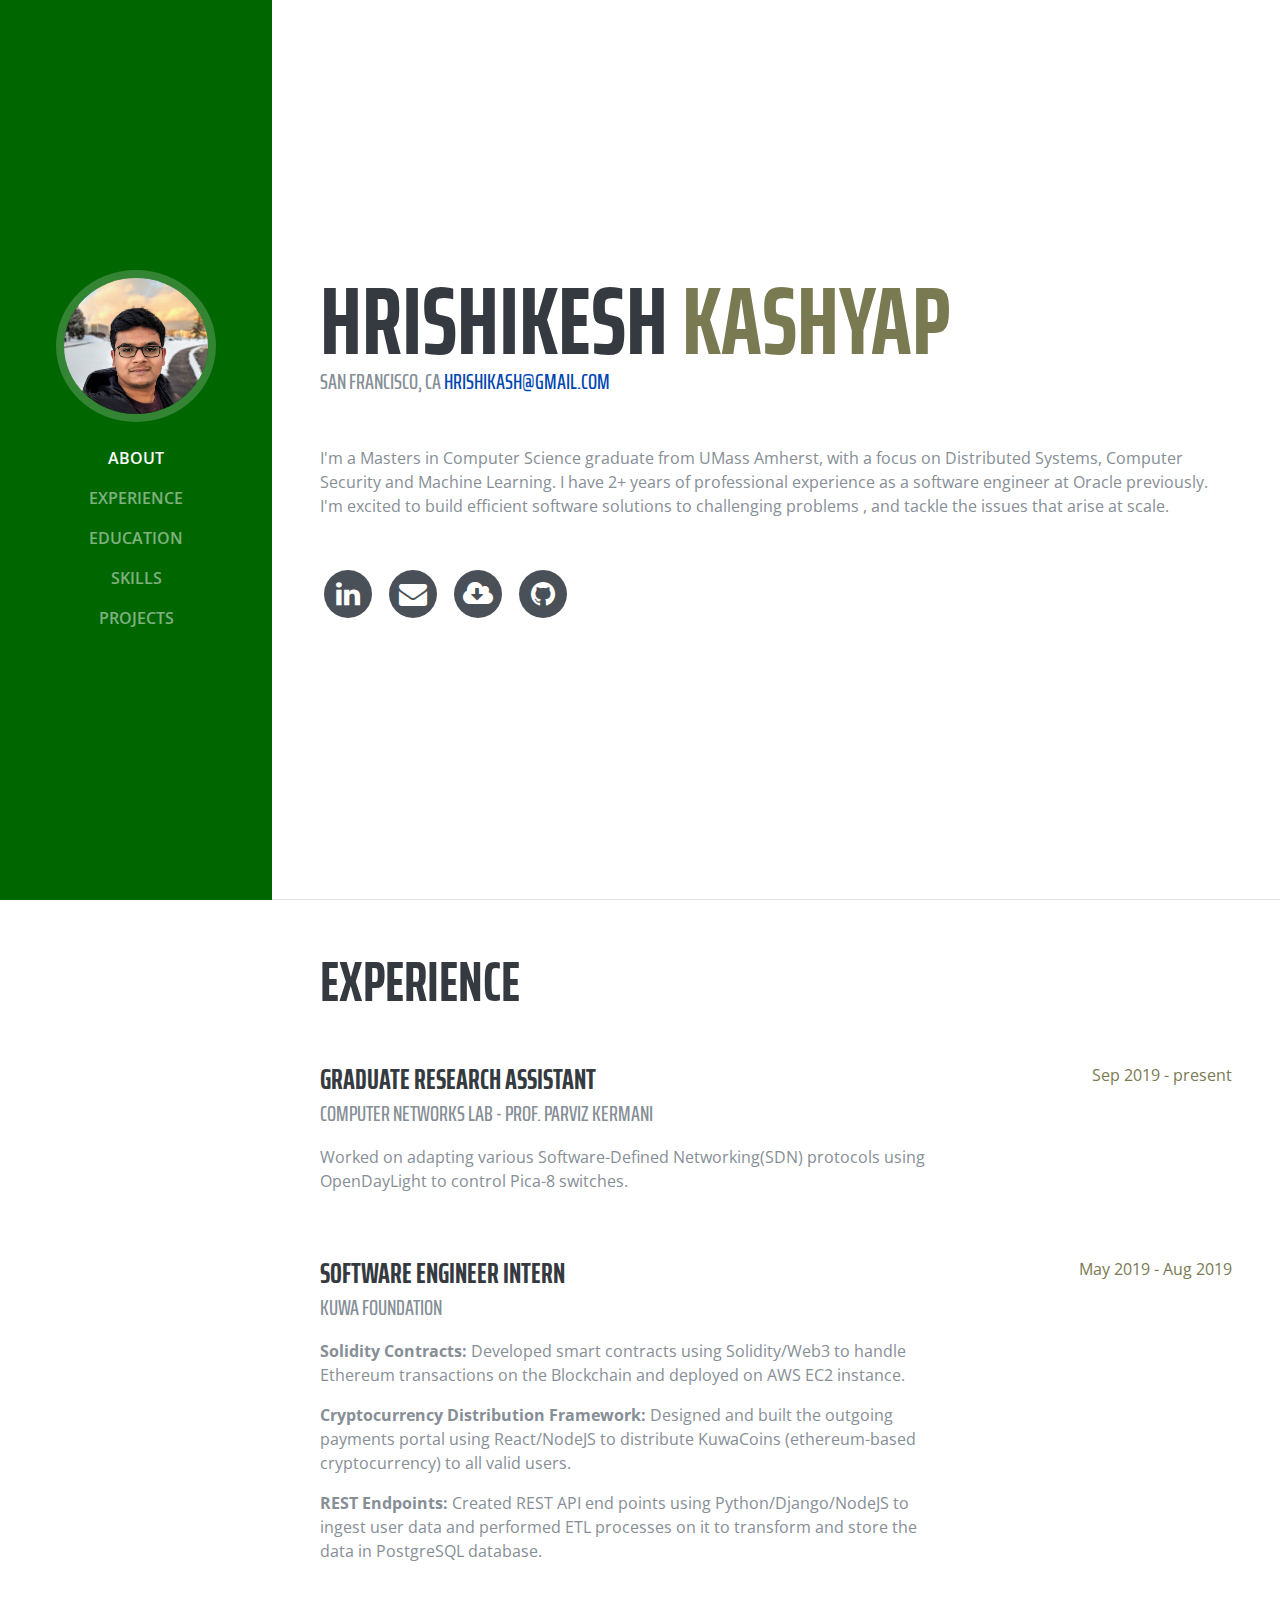
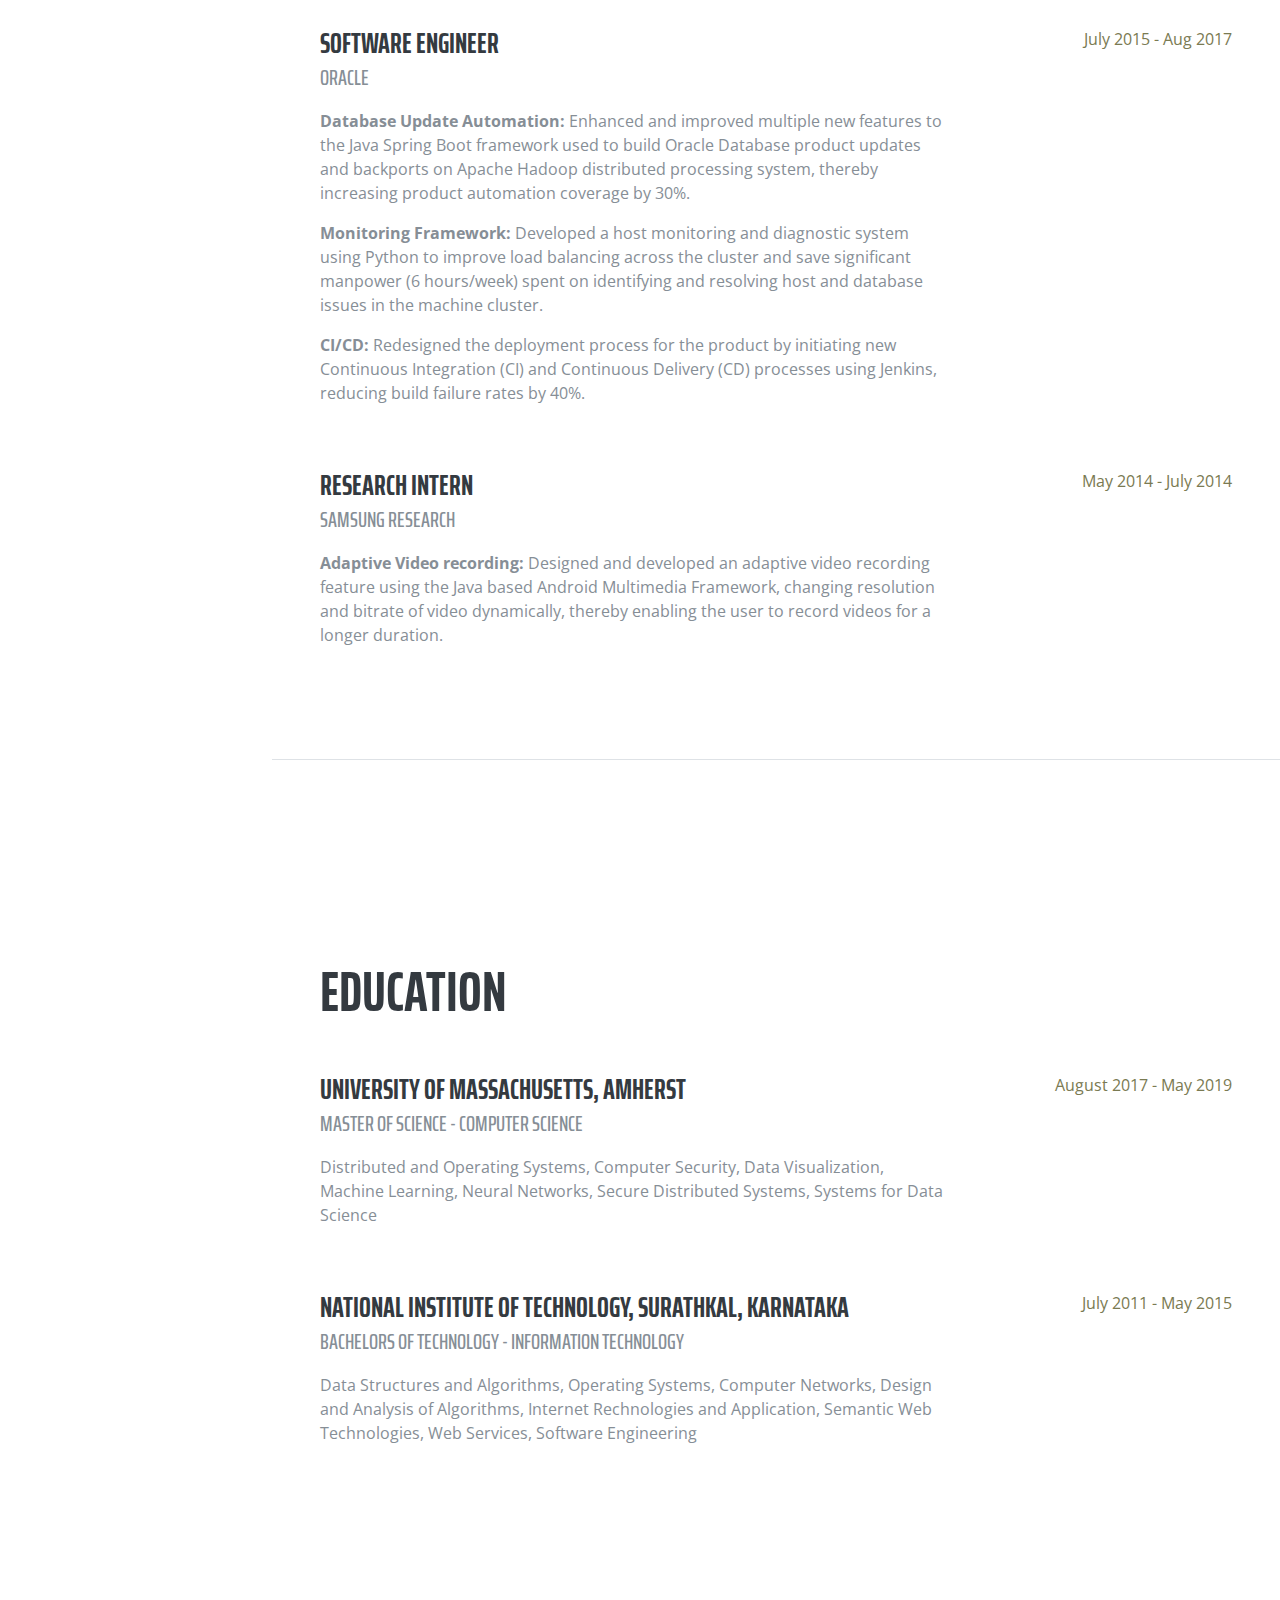
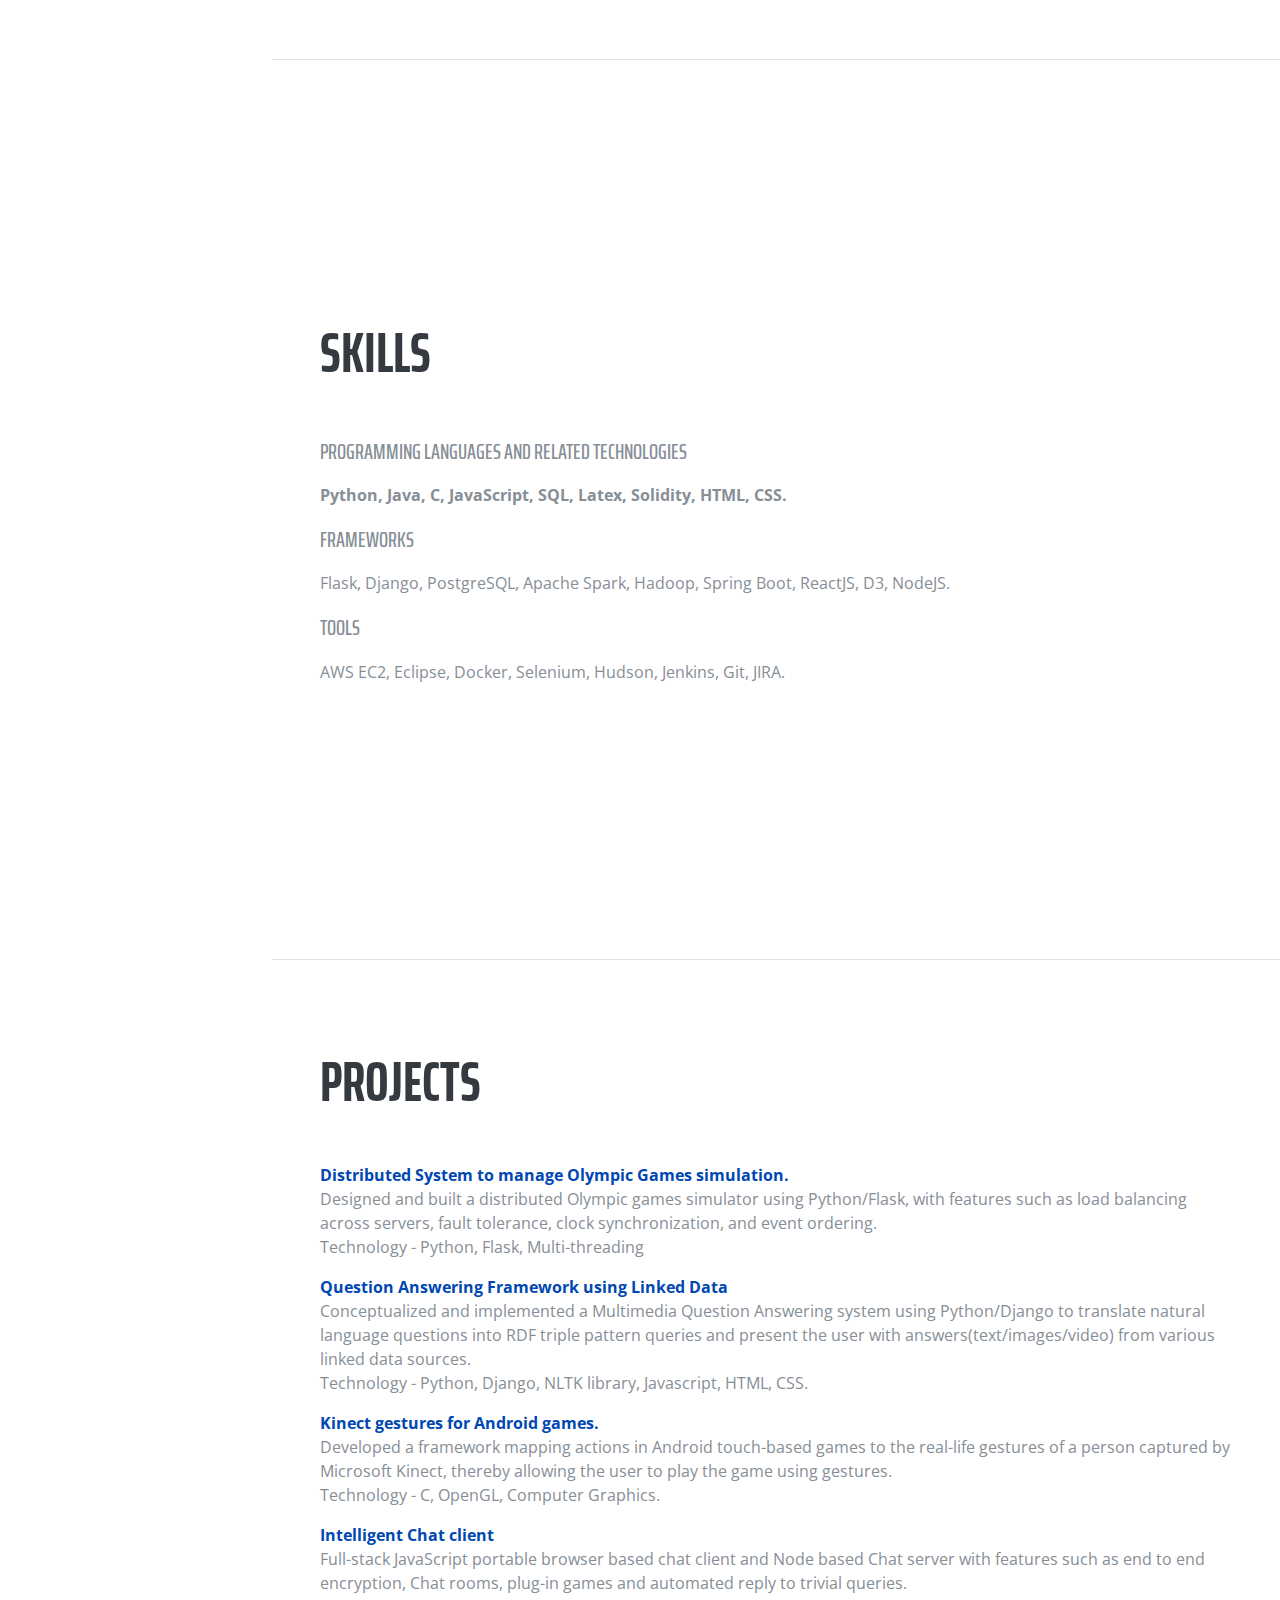
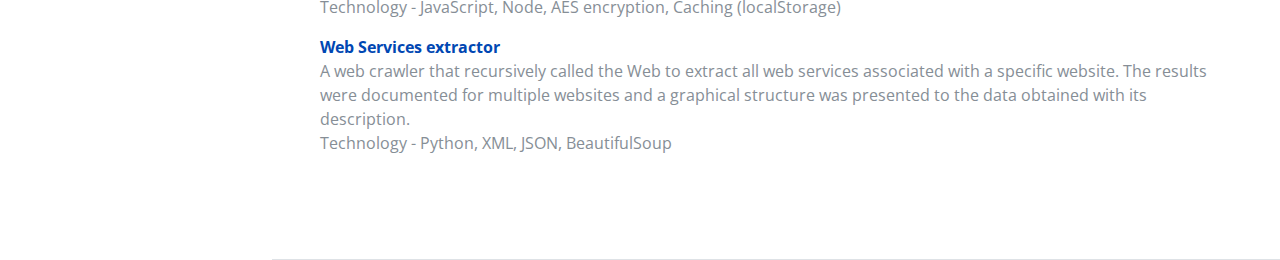
==== commit 45196f3a: "address change" ====
--- a/index.html
+++ b/index.html
@@ -70,7 +70,7 @@
           <h1 class="mb-0">Hrishikesh
             <span class="text-primary">Kashyap</span>
           </h1>
-          <div class="subheading mb-5">2041 W El Camino Real, Mountain View, CA 94040.
+          <div class="subheading mb-5">San Francisco, CA
             <a href="mailto:hrishikash@gmail.com">hrishikash@gmail.com</a>
           </div>
           <!-- TODO(Hrishi) -->
@@ -97,7 +97,7 @@
               </a>
             </li>
 			      <li class="list-inline-item">
-							<a href="Resume/Resume_RishiKashyap.pdf">
+							<a href="resumes/resume.pdf">
 								<span class="fa-stack fa-lg">
 									<i class="fa fa-circle fa-stack-2x"></i>
 									<i class="fa fa-cloud-download fa-stack-1x fa-inverse"></i>
